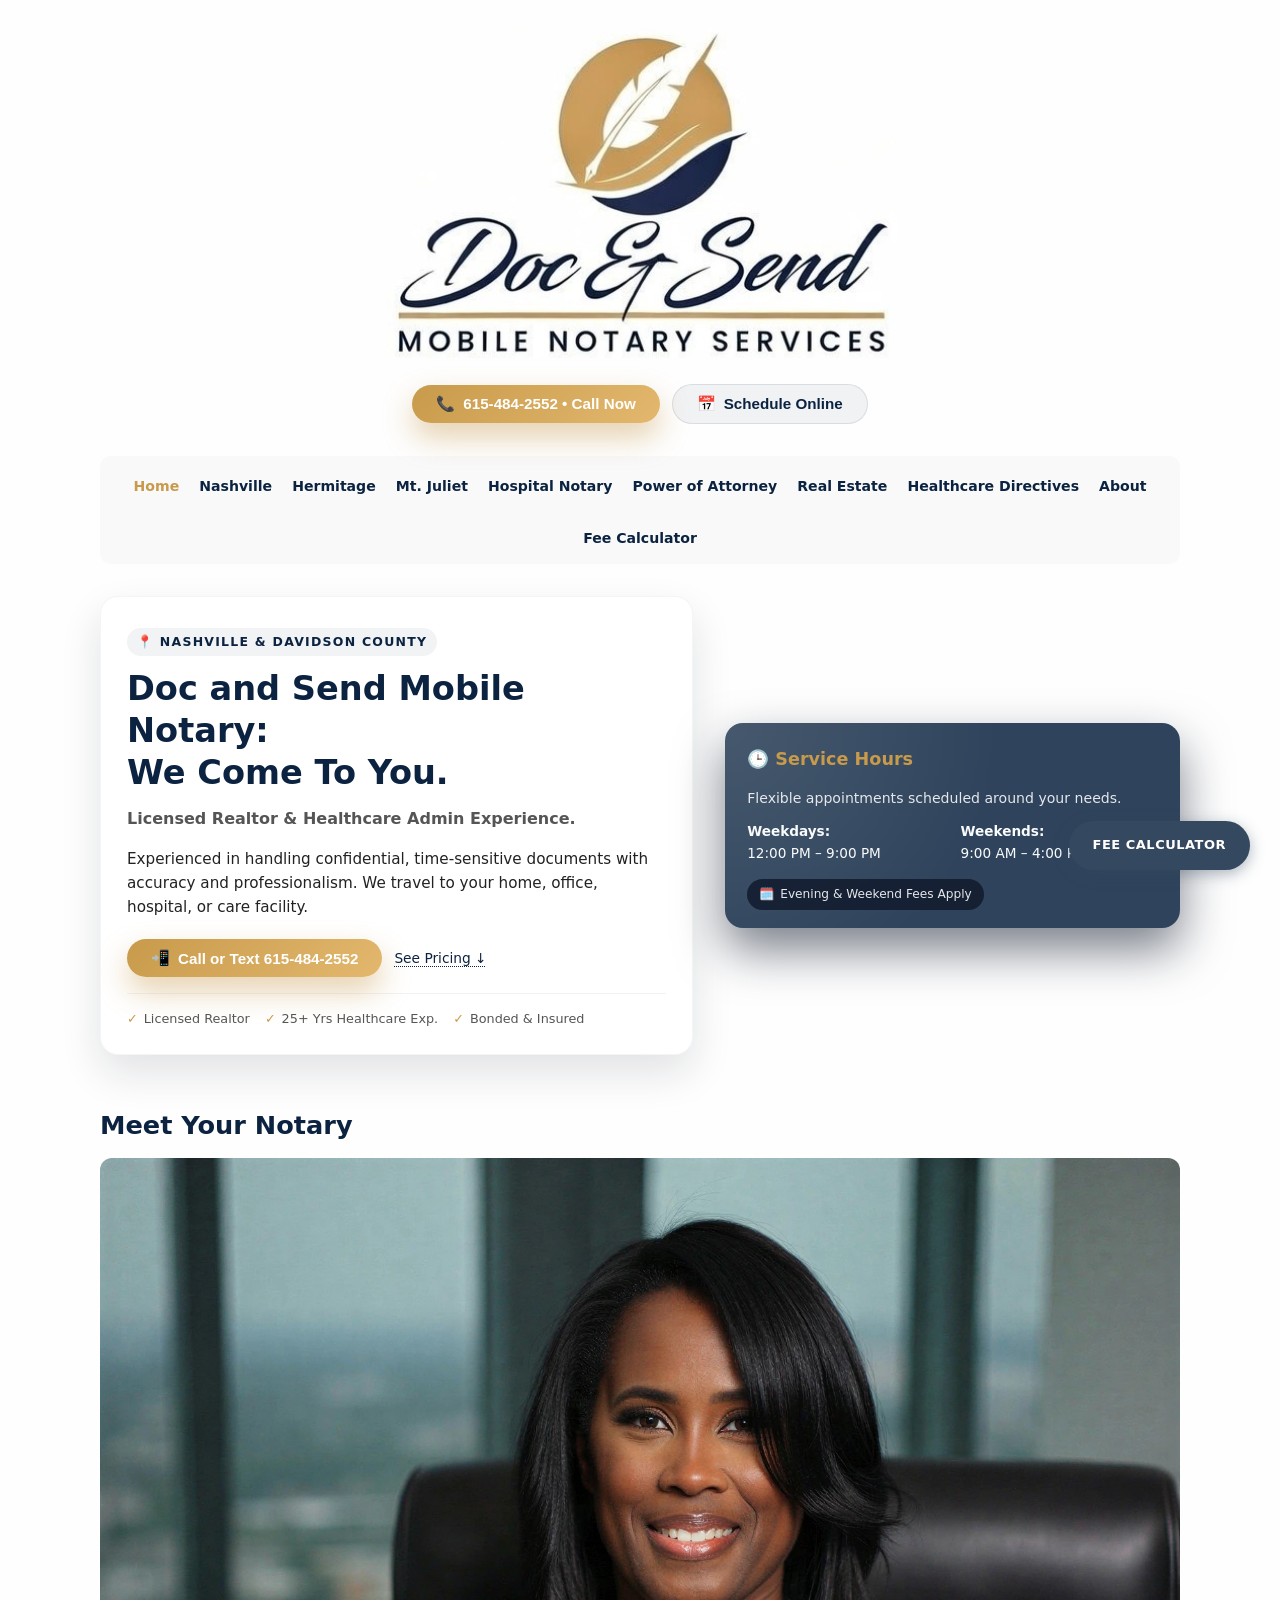
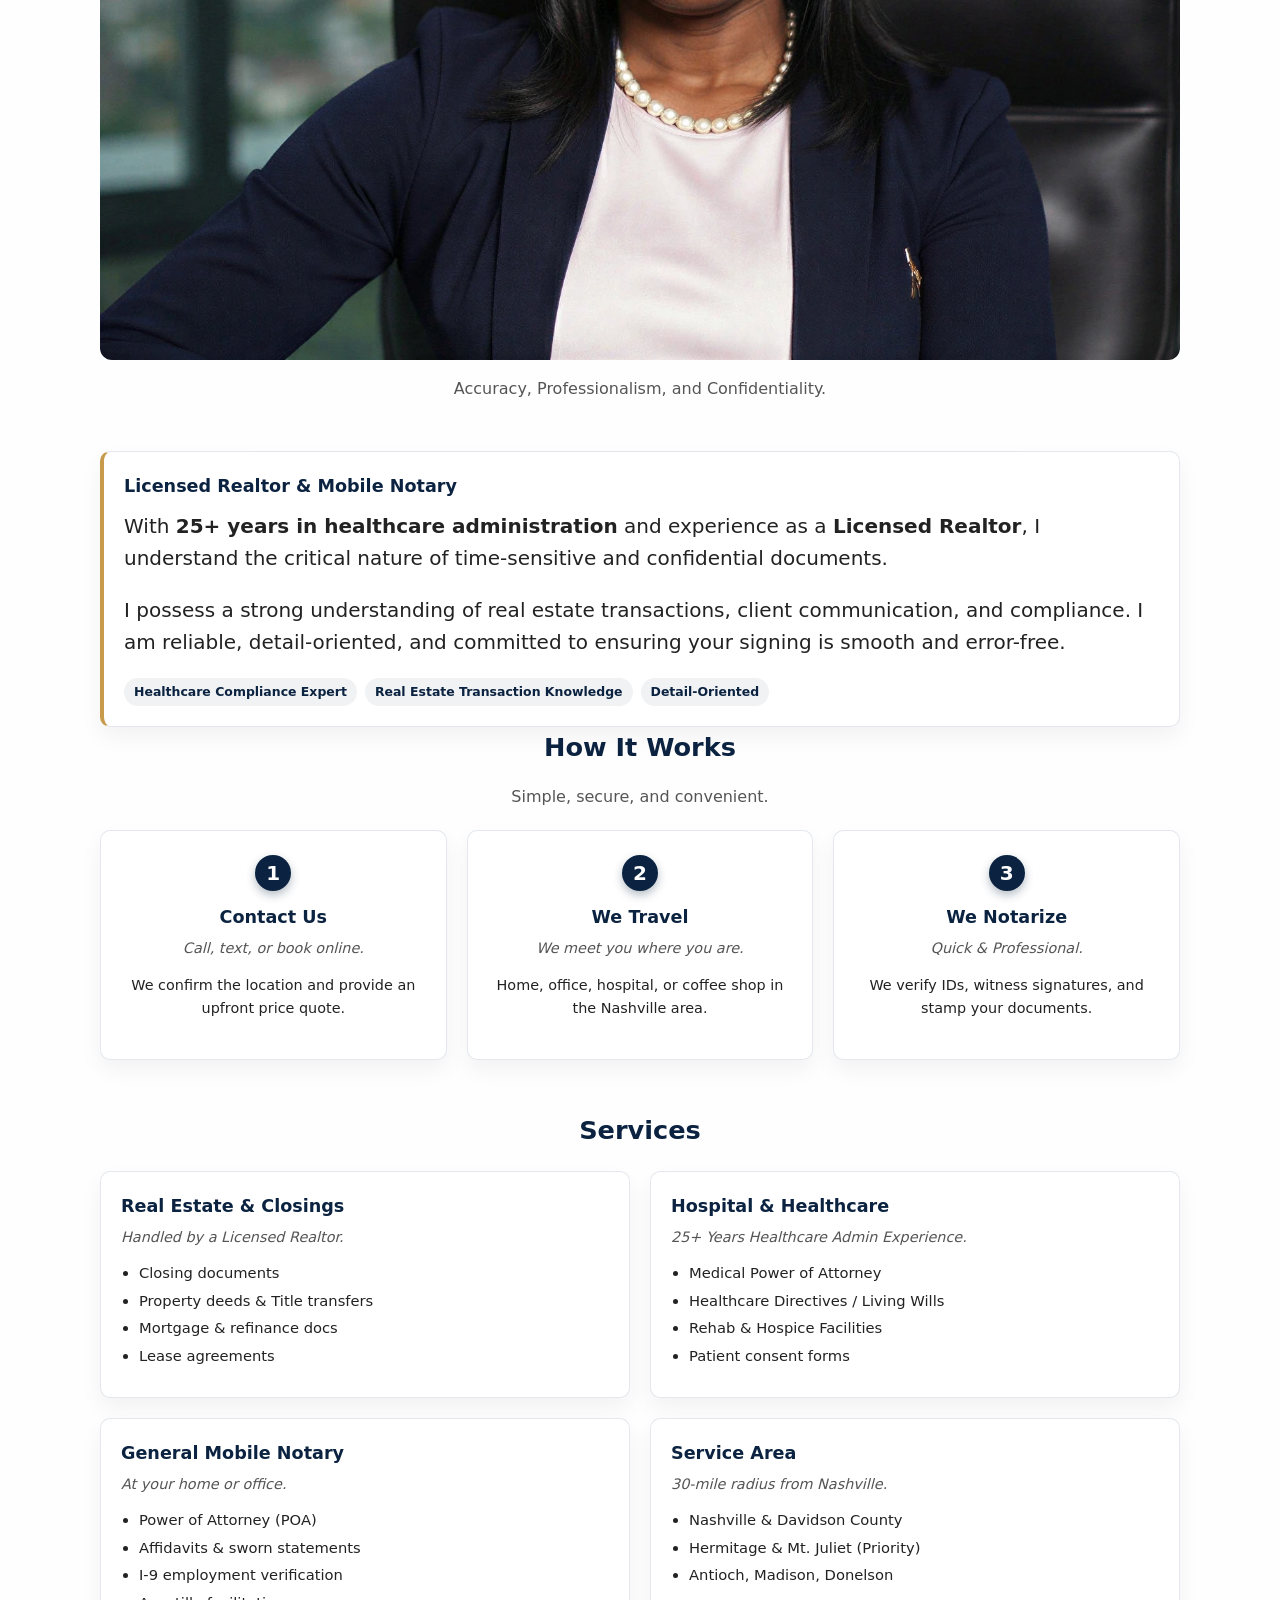
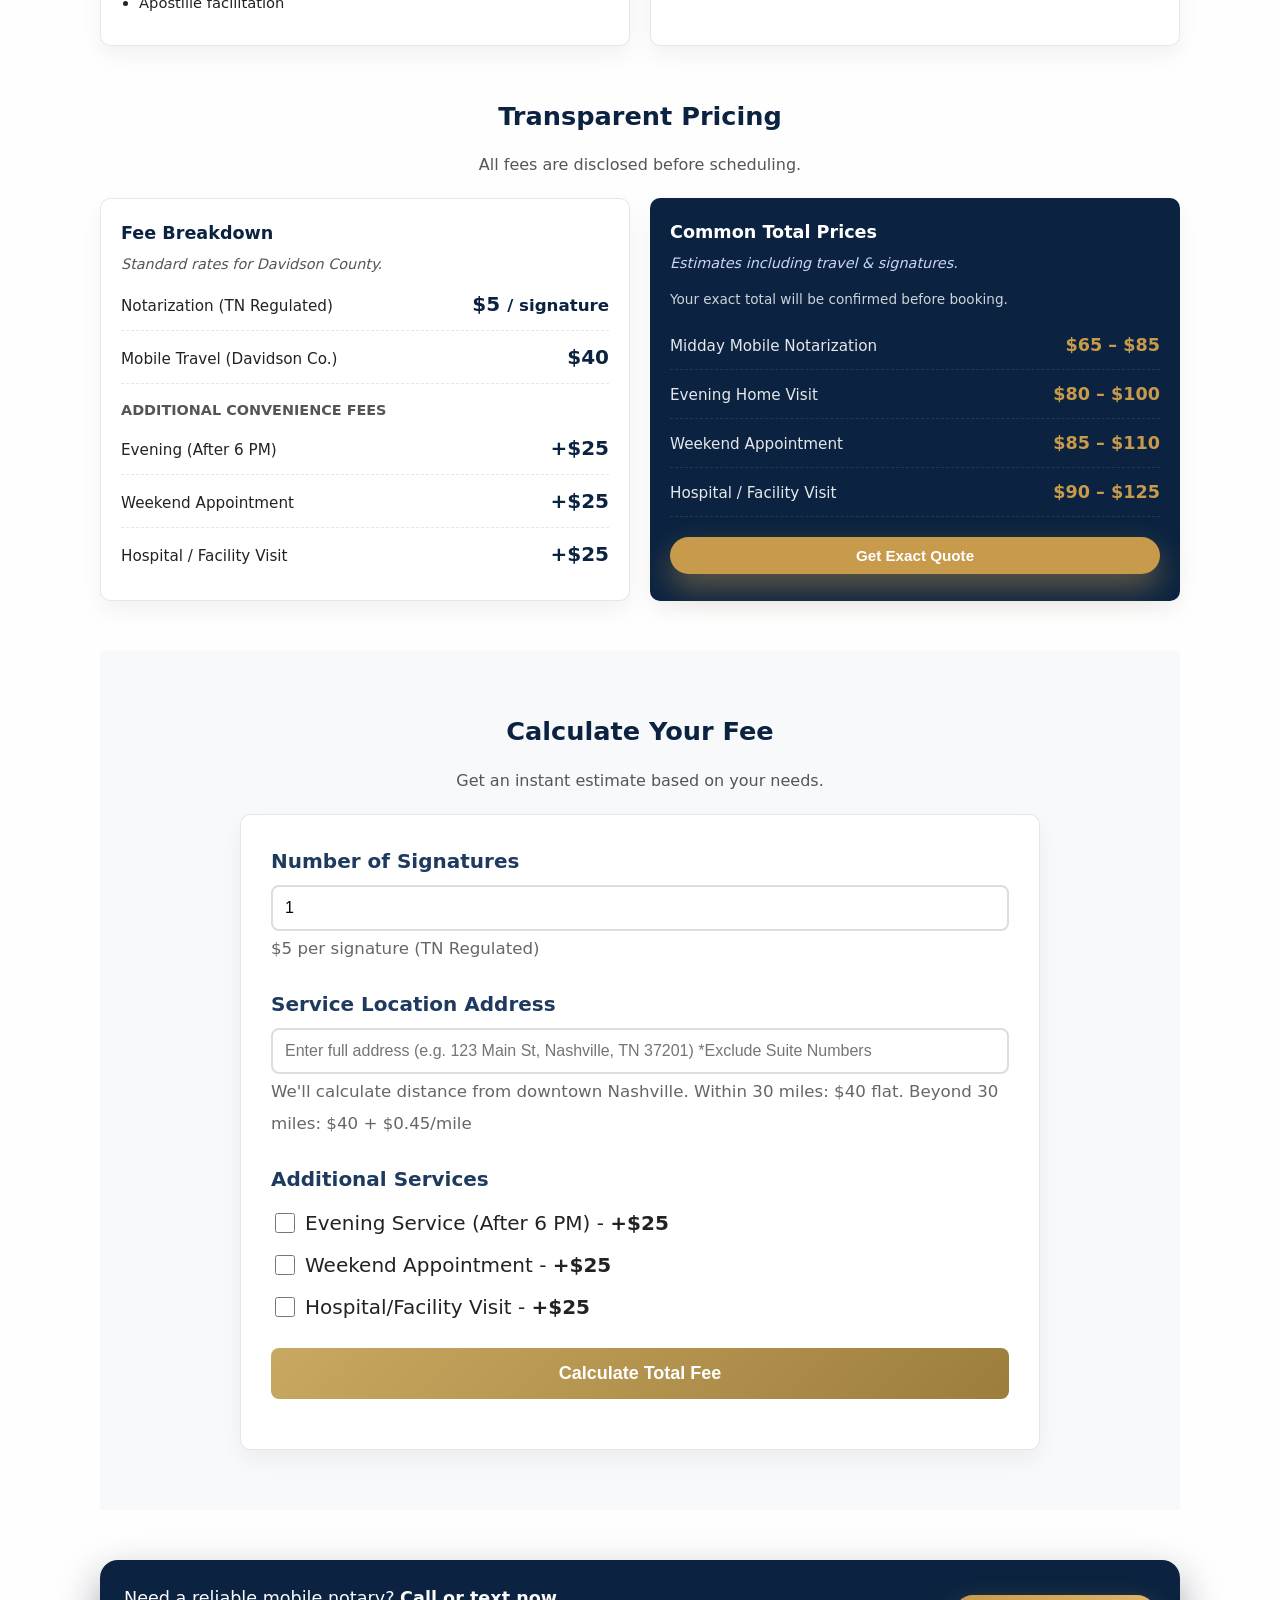
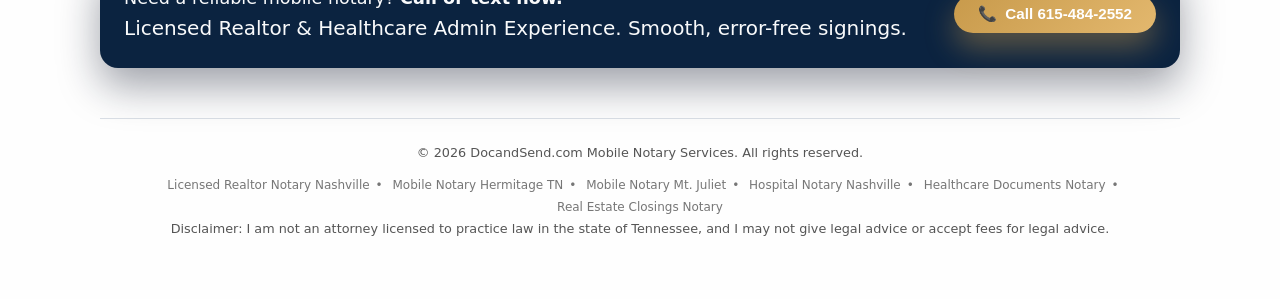
==== index.html @ b59f9140 "SEO: Add NotaryService schema, geo tags, Twitter Card, robots meta, disambiguating description to fi" ====
<!DOCTYPE html>

<html lang="en">

<head>

  <meta charset="UTF-8" />
  <meta name="robots" content="index, follow" />

  <title>Mobile Notary Nashville TN | Doc and Send | Lisa Woods</title>

  <meta name="description" content="Licensed Realtor and mobile notary with 25+ years healthcare experience. Serving Nashville, Hermitage & Mt. Juliet. Hospital & home visits. Call 615-484-2552." />

  <meta name="viewport" content="width=device-width, initial-scale=1" />

  <link rel="canonical" href="https://docandsend.com/" />

  <meta name="keywords" content="mobile notary Nashville, licensed realtor notary, healthcare notary Nashville, hospital notary Davidson County, notary public Hermitage TN, weekend notary, power of attorney notary" />

  

  <meta property="og:title" content="Doc and Send Mobile Notary Nashville — We Come to You" />

  <meta property="og:description" content="Licensed Realtor with 25+ years healthcare experience. Mobile notary for Nashville, Hermitage & Mt. Juliet. Call 615-484-2552." />

  <meta property="og:url" content="https://docandsend.com/" />

  <meta property="og:type" content="website" />

  <meta property="og:image" content="https://docandsend.com/DocandSend_Logo2.png" />
  <meta property="og:locale" content="en_US" />
  <meta property="og:site_name" content="Doc and Send Mobile Notary" />

  <!-- Twitter Card -->
  <meta name="twitter:card" content="summary_large_image" />
  <meta name="twitter:title" content="Doc and Send Mobile Notary Nashville — We Come to You" />
  <meta name="twitter:description" content="Licensed Realtor with 25+ years healthcare experience. Mobile notary for Nashville, Hermitage &amp; Mt. Juliet. Call 615-484-2552." />
  <meta name="twitter:image" content="https://docandsend.com/DocandSend_Logo2.png" />

  <!-- Geo tags for local SEO -->
  <meta name="geo.region" content="US-TN" />
  <meta name="geo.placename" content="Nashville, Tennessee" />
  <meta name="geo.position" content="36.1627;-86.7816" />
  <meta name="ICBM" content="36.1627, -86.7816" />

  <style>

    :root {

      --ds-navy: #0b2340;

      --ds-gold: #c89a4b;

      --ds-cream: #f6f3ed;

      --ds-text: #222222;

      --ds-muted: #555555;

      --ds-radius-lg: 18px;

      --ds-radius-md: 10px;

      --ds-shadow-soft: 0 18px 40px rgba(15, 23, 42, 0.12);

      --ds-font-sans: system-ui, -apple-system, BlinkMacSystemFont, "SF Pro Text", "Segoe UI", sans-serif;

      --ds-max-width: 1120px;

    }

    * { box-sizing: border-box; }

    body {
  margin: 0;
  font-size: 20px;
  font-family: var(--ds-font-sans);
  color: var(--ds-text);
  background-color: #fefefe;
  line-height: 1.6;
}


    a { color: inherit; text-decoration: none; }

    .page {

      max-width: var(--ds-max-width);

      margin: 0 auto;

      padding: 24px 20px 60px;

    }

    /* HEADER */

    header {

      display: flex;

      align-items: center;

      justify-content: center;

      gap: 16px;

      margin-bottom: 32px;

      flex-wrap: wrap;

    }

    .brand {

      display: flex;

      align-items: center;

      gap: 14px;

      justify-content: center;

      width: 100%;

    }

    .brand img {

      display: block;

      width: clamp(160px, 45vw, 520px);

      max-width: 60vw;

      height: auto;

      margin: 0 auto;

    }

    .header-cta {

      display: flex;

      flex-direction: row;

      align-items: center;

      justify-content: center;

      gap: 12px;

      margin-top: 10px;

      flex-wrap: wrap;

    }

    /* BUTTONS */

    .btn-primary {

      display: inline-flex;

      align-items: center;

      justify-content: center;

      gap: 8px;

      padding: 10px 24px;

      border-radius: 999px;

      background: linear-gradient(135deg, var(--ds-gold), #e3b86e);

      color: #fff;

      font-weight: 600;

      font-size: 0.95rem;

      border: none;

      cursor: pointer;

      box-shadow: 0 14px 30px rgba(200, 154, 75, 0.45);

      transition: transform 0.12s ease, box-shadow 0.12s ease;

    }

    .btn-primary:hover {

      transform: translateY(-1px);

      box-shadow: 0 18px 38px rgba(200, 154, 75, 0.55);

    }

    

    .btn-secondary {

        background: rgba(11, 35, 64, 0.05);

        color: var(--ds-navy);

        box-shadow: none;

        border: 1px solid rgba(11, 35, 64, 0.1);

    }

    .btn-secondary:hover {

        background: rgba(11, 35, 64, 0.1);

        box-shadow: none;

    }

    /* NAVIGATION */

    nav {

      margin-bottom: 32px;

      background: rgba(11, 35, 64, 0.02);

      border-radius: var(--ds-radius-md);

      padding: 12px 20px;

      overflow-x: auto;

      -webkit-overflow-scrolling: touch;

    }

    nav ul {

      display: flex;

      list-style: none;

      margin: 0;

      padding: 0;

      gap: 20px;

      flex-wrap: wrap;

      justify-content: center;

      align-items: center;

    }

    nav li {

      white-space: nowrap;

    }

    nav a {

      color: var(--ds-navy);

      font-weight: 600;

      font-size: 0.88rem;

      text-decoration: none;

      transition: color 0.2s ease;

    }

    nav a:hover {

      color: var(--ds-gold);

    }

    nav a.active {

      color: var(--ds-gold);

    }

    /* HERO */

    .hero {

      display: grid;

      grid-template-columns: minmax(0, 3fr) minmax(0, 2.3fr);

      gap: 32px;

      align-items: center;

      margin-bottom: 50px;

    }

    .hero-card {

      background: #ffffff;

      border-radius: var(--ds-radius-lg);

      padding: 26px 26px 24px;

      box-shadow: var(--ds-shadow-soft);

      border: 1px solid rgba(15, 23, 42, 0.04);

    }

    .eyebrow {

      display: inline-flex;

      align-items: center;

      gap: 8px;

      padding: 4px 10px;

      border-radius: 999px;

      background: rgba(11, 35, 64, 0.05);

      color: var(--ds-navy);

      font-size: 0.78rem;

      text-transform: uppercase;

      letter-spacing: 0.1em;

      margin-bottom: 12px;

      font-weight: 700;

    }

    .hero-title {

      font-size: 2.1rem;

      line-height: 1.25;

      margin: 0 0 12px;

      color: var(--ds-navy);

    }

    

    .hero-kicker {

      font-weight: 600;

      color: var(--ds-muted);

      font-size: 1rem;

      margin-bottom: 8px;

    }

    .hero-copy {

      font-size: 0.95rem;

      color: var(--ds-text);

      margin-bottom: 20px;

    }

    .hero-actions {

      display: flex;

      flex-wrap: wrap;

      gap: 12px;

      align-items: center;

      margin-bottom: 16px;

    }

    .secondary-link {

      font-size: 0.86rem;

      color: var(--ds-navy);

      text-decoration: underline;

      text-decoration-style: dotted;

      text-decoration-thickness: 1px;

      text-underline-offset: 3px;

    }

    .hero-trust {

        display: flex;

        gap: 15px;

        margin-top: 15px;

        font-size: 0.8rem;

        color: var(--ds-muted);

        flex-wrap: wrap;

        border-top: 1px solid rgba(0,0,0,0.05);

        padding-top: 15px;

    }

    .trust-item { display: flex; align-items: center; gap: 6px; }

    .trust-item span { color: var(--ds-gold); font-weight: bold; }

    .hero-highlight {

      background: #2f445c;

      border-radius: var(--ds-radius-lg);

      padding: 22px 22px 18px;

      color: #f9fafb;

      box-shadow: 0 22px 48px rgba(15, 23, 42, 0.55);

      position: relative;

      overflow: hidden;

    }

    .hero-highlight:before {

      content: "";

      position: absolute;

      inset: 0;

      background: radial-gradient(circle at 0% 0%, rgba(255,255,255,0.12), transparent 55%);

      opacity: 0.9;

    }

    .hero-highlight-inner { position: relative; z-index: 1; }

    .hero-highlight-title { font-size: 1.1rem; font-weight: 600; margin-bottom: 6px; color: var(--ds-gold); }

    .hero-highlight-text { font-size: 0.88rem; color: #e5e7eb; margin-bottom: 12px; }

    .hero-highlight-hours { display: grid; grid-template-columns: repeat(2, minmax(0,1fr)); gap: 8px 16px; font-size: 0.85rem; }

    

    .badge-pill {

      display: inline-flex;

      align-items: center;

      gap: 6px;

      padding: 6px 12px;

      border-radius: 999px;

      background: rgba(15, 23, 42, 0.8);

      color: #e5e7eb;

      font-size: 0.76rem;

      margin-top: 14px;

    }

    section { margin-bottom: 50px; }

    .section-header { margin-bottom: 20px; text-align: center; }

    .section-title { font-size: 1.6rem; font-weight: 700; color: var(--ds-navy); margin: 0 0 8px; }

    .section-tagline { font-size: 1rem; color: var(--ds-muted); }

    .grid-2 { display: grid; gap: 20px; grid-template-columns: repeat(2, minmax(0, 1fr)); }

    .grid-3 { display: grid; gap: 20px; grid-template-columns: repeat(3, minmax(0, 1fr)); }

    .card {

      background: #ffffff;

      border-radius: var(--ds-radius-md);

      padding: 20px;

      border: 1px solid rgba(148, 163, 184, 0.25);

      box-shadow: 0 10px 22px rgba(15,23,42,0.05);

      transition: transform 0.2s ease;

      height: 100%;

    }

    .card:hover { transform: translateY(-2px); box-shadow: 0 15px 30px rgba(15,23,42,0.1); }

    .card-title { font-size: 1.1rem; font-weight: 700; color: var(--ds-navy); margin-bottom: 6px; }

    .card-sub { font-size: 0.9rem; color: var(--ds-muted); margin-bottom: 12px; font-style: italic; }

    .card ul { padding-left: 18px; margin: 6px 0 10px; font-size: 0.92rem; }

    .card ul li + li { margin-top: 4px; }

    

    /* Process Step Styles */

    .step-card { text-align: center; padding: 24px 16px; }

    .step-num {

        background: var(--ds-navy);

        color: white;

        width: 36px; height: 36px;

        border-radius: 50%;

        display: flex; align-items: center; justify-content: center;

        margin: 0 auto 12px;

        font-weight: bold;

        box-shadow: 0 4px 10px rgba(11, 35, 64, 0.3);

    }

    

    .pill-row { display: flex; flex-wrap: wrap; gap: 8px; margin-top: 12px; font-size: 0.78rem; }

    .pill { padding: 4px 10px; border-radius: 999px; background: rgba(11, 35, 64, 0.06); color: var(--ds-navy); font-weight: 600; }

    /* SPECIAL PRICING STYLES */

    .price-item { display: flex; justify-content: space-between; align-items: baseline; margin-bottom: 10px; padding-bottom: 10px; border-bottom: 1px dashed #e5e7eb; }

    .price-item:last-child { border-bottom: none; margin-bottom: 0; }

    .price-label { font-size: 0.95rem; color: var(--ds-text); }

    .price-val { font-weight: 700; color: var(--ds-navy); }

    .price-val.highlight { color: var(--ds-gold); font-size: 1.1rem; }

    

    .price-range-card { background: #0b2340; color: #fff; border: none; }

    .price-range-card .card-title { color: #fff; }

    .price-range-card .card-sub { color: #cbd5f5; }

    .price-range-card .price-label { color: #e5e7eb; }

    .price-range-card .price-val { color: var(--ds-gold); }

    .price-range-card .price-item { border-bottom-color: rgba(255,255,255,0.1); }

    .cta-strip {

      background: #0b2340;

      border-radius: var(--ds-radius-lg);

      padding: 24px;

      color: #f9fafb;

      display: flex;

      flex-wrap: wrap;

      align-items: center;

      justify-content: space-between;

      gap: 20px;

      box-shadow: 0 18px 42px rgba(15,23,42,0.4);

    }

    .cta-strip-text { font-size: 1.1rem; }

    footer { margin-top: 40px; border-top: 1px solid rgba(148, 163, 184, 0.35); padding-top: 24px; font-size: 0.8rem; color: var(--ds-muted); text-align: center; }

    .seo-footer { margin-top: 12px; font-size: 0.75rem; opacity: 0.8; line-height: 1.8; }

    .seo-footer span { display: inline-block; margin: 0 6px; }

    /* Responsive */

    @media (max-width: 880px) {

      header { flex-direction: column; text-align: center; }

      .hero { grid-template-columns: minmax(0, 1fr); }

      .hero-highlight { order: -1; margin-bottom: 20px; }

      .grid-3 { grid-template-columns: minmax(0, 1fr); }

    }

    @media (max-width: 520px) {

      body { font-size: 18px; }

      .hero-title { font-size: 1.7rem; }

      .page { padding-inline: 16px; }

      .grid-2 { grid-template-columns: minmax(0, 1fr); }

      .price-item { flex-direction: column; gap: 2px; }

    }
/* Ensure Lisa image width matches "Meet Your Notary" heading */

.notary-header-wrapper {
  display: inline-block;  /* width driven by the heading text */
  text-align: left;       /* optional: keeps alignment clean */
}

.notary-header-wrapper .section-title {
  margin: 0;
  padding: 0;
}

.lisa-image {
  width: 100%;            /* matches the width of the wrapper (same as text) */
  height: auto;           /* preserves aspect ratio */
  display: block;
  margin-top: 0.75rem;    /* space between text and image */
  border-radius: 12px;    /* soft rounded corners */
}

/* Keep centered on mobile/tablet */
@media (max-width: 880px) {
  .section-header {
    text-align: center;
  }
  .notary-header-wrapper {
    text-align: center;
  }
}

/* Floating Fee Calculator Button */
@keyframes breathing {
  0% { transform: scale(1); box-shadow: 0 4px 15px rgba(52, 72, 96, 0.4); }
  50% { transform: scale(1.05); box-shadow: 0 6px 20px rgba(52, 72, 96, 0.6); }
  100% { transform: scale(1); box-shadow: 0 4px 15px rgba(52, 72, 96, 0.4); }
}
.floating-calc-btn {
  position: fixed;
  bottom: 30px;
  right: 30px;
  background: #344860;
  color: #ffffff;
  font-weight: 700;
  font-size: 13px;
  letter-spacing: 0.5px;
  padding: 14px 24px;
  border-radius: 999px;
  border: none;
  cursor: pointer;
  z-index: 9999;
  text-decoration: none;
  animation: breathing 2.5s ease-in-out infinite;
  transition: filter 0.2s ease, transform 0.2s ease;
  display: inline-block;
  box-shadow: 0 4px 15px rgba(52, 72, 96, 0.4);
}
.floating-calc-btn:hover {
  animation-play-state: paused;
  filter: brightness(1.15);
  transform: scale(1.08);
}

  </style>

  <script type="application/ld+json">

  {

    "@context": "https://schema.org",

    "@type": ["NotaryService", "LocalBusiness"],

    "name": "Doc and Send Mobile Notary",
    "alternateName": ["Doc & Send", "Doc & Send Mobile Notary Services", "Doc and Send Mobile Notary Nashville"],

    "image": "https://docandsend.com/DocandSend_Logo2.png",

    "url": "https://docandsend.com/",

    "telephone": "+1-615-484-2552",

    "priceRange": "$",

    "address": {

      "@type": "PostalAddress",

      "addressLocality": "Nashville",

      "addressRegion": "TN",

      "postalCode": "37201",

      "addressCountry": "US"

    },

    "areaServed": [

      {

        "@type": "Place",

        "name": "Nashville",

        "address": {

          "@type": "PostalAddress",

          "addressLocality": "Nashville",

          "addressRegion": "TN"

        }

      },

      {

        "@type": "Place",

        "name": "Hermitage",

        "address": {

          "@type": "PostalAddress",

          "addressLocality": "Hermitage",

          "addressRegion": "TN"

        }

      },

      {

        "@type": "Place",

        "name": "Mt. Juliet",

        "address": {

          "@type": "PostalAddress",

          "addressLocality": "Mt. Juliet",

          "addressRegion": "TN"

        }

      },

      {

        "@type": "Place",

        "name": "Davidson County",

        "address": {

          "@type": "PostalAddress",

          "addressRegion": "TN"

        }

      },

      {

        "@type": "Place",

        "name": "Antioch",

        "address": {

          "@type": "PostalAddress",

          "addressLocality": "Antioch",

          "addressRegion": "TN"

        }

      },

      {

        "@type": "Place",

        "name": "Donelson",

        "address": {

          "@type": "PostalAddress",

          "addressLocality": "Donelson",

          "addressRegion": "TN"

        }

      }

    ],

    "geo": {

      "@type": "GeoCoordinates",

      "latitude": 36.1627,

      "longitude": -86.7816

    },

    "openingHoursSpecification": [

      { "@type": "OpeningHoursSpecification", "dayOfWeek": ["Monday","Tuesday","Wednesday","Thursday","Friday"], "opens": "12:00", "closes": "21:00" },

      { "@type": "OpeningHoursSpecification", "dayOfWeek": ["Saturday","Sunday"], "opens": "09:00", "closes": "16:00" }

    ],

    "disambiguatingDescription": "Doc and Send (docandsend.com) is a mobile notary public in Nashville TN — NOT DocSend (docsend.com), a Dropbox document-sharing platform. We provide in-person notarization services.",
    "description": "Doc and Send is a local mobile notary public service in Nashville, Tennessee. NOT affiliated with DocSend document sharing software. Licensed Realtor with 25+ years healthcare administration experience offering midday, evening, weekend and hospital notary services in Nashville & Davidson County.",

    "sameAs": [],

    "hasOfferCatalog": {

      "@type": "OfferCatalog",

      "name": "Notary Services",

      "itemListElement": [

        {

          "@type": "Offer",

          "itemOffered": {

            "@type": "Service",

            "name": "Mobile Notary Services",

            "description": "Mobile notary public services at your location"

          }

        },

        {

          "@type": "Offer",

          "itemOffered": {

            "@type": "Service",

            "name": "Hospital Notary Services",

            "description": "Notary services at hospitals and healthcare facilities"

          }

        },

        {

          "@type": "Offer",

          "itemOffered": {

            "@type": "Service",

            "name": "Real Estate Closing Notary",

            "description": "Notary services for real estate transactions and closings"

          }

        },

        {

          "@type": "Offer",

          "itemOffered": {

            "@type": "Service",

            "name": "Power of Attorney Notarization",

            "description": "Notarization of power of attorney documents"

          }

        },

        {

          "@type": "Offer",

          "itemOffered": {

            "@type": "Service",

            "name": "Healthcare Advance Directives",

            "description": "Notarization of healthcare directives and living wills"

          }

        }

      ]

    }

  }

  </script>

</head>

<body>

  <div class="page">

    <header>

      <div class="brand">

        <img src="DocandSend_Logo2.png" alt="Doc & Send Mobile Notary logo" />

      </div>

      <div class="header-cta">

        <button class="btn-primary" onclick="window.location.href='tel:16154842552'">

          <span class="icon">📞</span>

          <span>615-484-2552 • Call Now</span>

        </button>

        <button class="btn-primary btn-secondary" onclick="window.location.href='https://calendly.com/youroneclickhome/serviceconsult'">

          <span class="icon">📅</span>

          <span>Schedule Online</span>

        </button>

      </div>

    </header>

    <nav>

      <ul>

        <li><a href="/" class="active">Home</a></li>

        <li><a href="/mobile-notary-nashville-tn/">Nashville</a></li>

        <li><a href="/mobile-notary-hermitage-tn/">Hermitage</a></li>

        <li><a href="/mobile-notary-mt-juliet-tn/">Mt. Juliet</a></li>

        <li><a href="/hospital-notary-davidson-county/">Hospital Notary</a></li>

        <li><a href="/power-of-attorney-notary-nashville/">Power of Attorney</a></li>

        <li><a href="/real-estate-closing-notary-nashville/">Real Estate</a></li>

        <li><a href="/healthcare-advance-directives-notary/">Healthcare Directives</a></li>

        <li><a href="/about/">About</a></li>

        <li><a href="#calculator">Fee Calculator</a></li>

      </ul>

    </nav>

    <main>

      <section class="hero">

        <div class="hero-card">

          <div class="eyebrow">

            <span>📍 Nashville & Davidson County</span>

          </div>

          <h1 class="hero-title">Doc and Send Mobile Notary:<br>We Come To You.</h1>

          <div class="hero-kicker">Licensed Realtor & Healthcare Admin Experience.</div>

          <p class="hero-copy">

            Experienced in handling confidential, time-sensitive documents with accuracy and professionalism. We travel to your home, office, hospital, or care facility.

          </p>

          <div class="hero-actions">

            <button class="btn-primary" onclick="window.location.href='tel:16154842552'">

              <span class="icon">📲</span>

              <span>Call or Text 615-484-2552</span>

            </button>

            <a class="secondary-link" href="#pricing">See Pricing ↓</a>

          </div>

          <div class="hero-trust">

            <div class="trust-item"><span>✓</span> Licensed Realtor</div>

            <div class="trust-item"><span>✓</span> 25+ Yrs Healthcare Exp.</div>

            <div class="trust-item"><span>✓</span> Bonded & Insured</div>

          </div>

        </div>

        <aside class="hero-highlight">

          <div class="hero-highlight-inner">

            <div class="hero-highlight-title">🕒 Service Hours</div>

            <p class="hero-highlight-text">

              Flexible appointments scheduled around your needs.

            </p>

            <div class="hero-highlight-hours">

              <div><strong>Weekdays:</strong><br>12:00 PM – 9:00 PM</div>

              <div><strong>Weekends:</strong><br>9:00 AM – 4:00 PM</div>

            </div>

            <div class="badge-pill">

              <span>🗓️</span>

              <span>Evening & Weekend Fees Apply</span>

            </div>

          </div>

        </aside>

      </section>

      <section id="about">
  <div class="section-header">
    <div class="notary-header-wrapper">
      <h2 class="section-title">Meet Your Notary</h2>
      <img src="Lisa_Midshot.webp" alt="Lisa - Mobile Notary Nashville" class="lisa-image">
    </div>
    <p class="section-tagline">Accuracy, Professionalism, and Confidentiality.</p>
  </div>
  <!-- ... existing card content ... -->
</section>


        <div class="card" style="border-left: 4px solid var(--ds-gold);">

           <div class="card-title">Licensed Realtor & Mobile Notary</div>

           <p style="margin-top: 10px;">

             With <strong>25+ years in healthcare administration</strong> and experience as a <strong>Licensed Realtor</strong>, I understand the critical nature of time-sensitive and confidential documents.

           </p>

           <p style="margin-top: 10px;">

             I possess a strong understanding of real estate transactions, client communication, and compliance. I am reliable, detail-oriented, and committed to ensuring your signing is smooth and error-free.

           </p>

           <div class="pill-row">

             <div class="pill">Healthcare Compliance Expert</div>

             <div class="pill">Real Estate Transaction Knowledge</div>

             <div class="pill">Detail-Oriented</div>

           </div>

        </div>

      </section>

      <section>

        <div class="section-header">

           <h2 class="section-title">How It Works</h2>

           <p class="section-tagline">Simple, secure, and convenient.</p>

        </div>

        <div class="grid-3">

           <div class="card step-card">

              <div class="step-num">1</div>

              <div class="card-title">Contact Us</div>

              <div class="card-sub">Call, text, or book online.</div>

              <p style="font-size: 0.9rem;">We confirm the location and provide an upfront price quote.</p>

           </div>

           <div class="card step-card">

              <div class="step-num">2</div>

              <div class="card-title">We Travel</div>

              <div class="card-sub">We meet you where you are.</div>

              <p style="font-size: 0.9rem;">Home, office, hospital, or coffee shop in the Nashville area.</p>

           </div>

           <div class="card step-card">

              <div class="step-num">3</div>

              <div class="card-title">We Notarize</div>

              <div class="card-sub">Quick & Professional.</div>

              <p style="font-size: 0.9rem;">We verify IDs, witness signatures, and stamp your documents.</p>

           </div>

        </div>

      </section>

      <section id="services">

        <div class="section-header">

          <h2 class="section-title">Services</h2>

        </div>

        <div class="grid-2">

          <div class="card">

            <div class="card-title">Real Estate & Closings</div>

            <div class="card-sub">Handled by a Licensed Realtor.</div>

            <ul>

              <li>Closing documents</li>

              <li>Property deeds & Title transfers</li>

              <li>Mortgage & refinance docs</li>

              <li>Lease agreements</li>

            </ul>

          </div>

          <div class="card">

            <div class="card-title">Hospital & Healthcare</div>

            <div class="card-sub">25+ Years Healthcare Admin Experience.</div>

            <ul>

              <li>Medical Power of Attorney</li>

              <li>Healthcare Directives / Living Wills</li>

              <li>Rehab & Hospice Facilities</li>

              <li>Patient consent forms</li>

            </ul>

          </div>

          <div class="card">

            <div class="card-title">General Mobile Notary</div>

            <div class="card-sub">At your home or office.</div>

            <ul>

              <li>Power of Attorney (POA)</li>

              <li>Affidavits & sworn statements</li>

              <li>I-9 employment verification</li>

              <li>Apostille facilitation</li>

            </ul>

          </div>

          <div class="card">

             <div class="card-title">Service Area</div>

             <div class="card-sub">30-mile radius from Nashville.</div>

             <ul>

                 <li>Nashville & Davidson County</li>

                 <li>Hermitage & Mt. Juliet (Priority)</li>

                 <li>Antioch, Madison, Donelson</li>

             </ul>

          </div>

        </div>

      </section>

      <section id="pricing">

        <div class="section-header">

          <h2 class="section-title">Transparent Pricing</h2>

          <p class="section-tagline">All fees are disclosed before scheduling.</p>

        </div>

        <div class="grid-2">

          <div class="card">

            <div class="card-title">Fee Breakdown</div>

            <div class="card-sub">Standard rates for Davidson County.</div>

            

            <div class="price-item">

               <span class="price-label">Notarization (TN Regulated)</span>

               <span class="price-val">$5 <small>/ signature</small></span>

            </div>

            

            <div class="price-item">

               <span class="price-label">Mobile Travel (Davidson Co.)</span>

               <span class="price-val">$40</span>

            </div>

            

            <div style="margin: 15px 0 10px; font-weight: 600; color: var(--ds-muted); font-size: 0.9rem;">ADDITIONAL CONVENIENCE FEES</div>

            

            <div class="price-item">

               <span class="price-label">Evening (After 6 PM)</span>

               <span class="price-val">+$25</span>

            </div>

            <div class="price-item">

               <span class="price-label">Weekend Appointment</span>

               <span class="price-val">+$25</span>

            </div>

            <div class="price-item">

               <span class="price-label">Hospital / Facility Visit</span>

               <span class="price-val">+$25</span>

            </div>

          </div>

          <div class="card price-range-card">

            <div class="card-title">Common Total Prices</div>

            <div class="card-sub">Estimates including travel & signatures.</div>

            <p style="font-size: 0.85rem; margin-bottom: 20px; opacity: 0.8;">Your exact total will be confirmed before booking.</p>

            

            <div class="price-item">

               <span class="price-label">Midday Mobile Notarization</span>

               <span class="price-val highlight">$65 – $85</span>

            </div>

            

            <div class="price-item">

               <span class="price-label">Evening Home Visit</span>

               <span class="price-val highlight">$80 – $100</span>

            </div>

            

            <div class="price-item">

               <span class="price-label">Weekend Appointment</span>

               <span class="price-val highlight">$85 – $110</span>

            </div>

            

            <div class="price-item">

               <span class="price-label">Hospital / Facility Visit</span>

               <span class="price-val highlight">$90 – $125</span>

            </div>

            

            <div style="margin-top: 20px; text-align: center;">

                <button class="btn-primary" onclick="window.location.href='tel:16154842552'" style="background: var(--ds-gold); width: 100%;">

                  Get Exact Quote

                </button>

            </div>

          </div>

        </div>

      </section>

      <!-- FEE CALCULATOR SECTION -->
<section id="calculator" style="background: #f8f9fa; padding: 60px 20px;">
    <div class="section-header">
        <h2 class="section-title">Calculate Your Fee</h2>
        <p class="section-tagline">Get an instant estimate based on your needs.</p>
    </div>

    <div style="max-width: 800px; margin: 0 auto;">
        <div class="card" style="padding: 30px;">
            
            <!-- Service Details -->
            <div style="margin-bottom: 25px;">
                <label style="display: block; font-weight: 600; margin-bottom: 8px; color: #1e3a5f;">
                    Number of Signatures
                </label>
                <input type="number" id="calc-signatures" min="1" value="1" 
                    style="width: 100%; padding: 12px; border: 2px solid #ddd; border-radius: 8px; font-size: 16px;">
                <small style="color: #666;">$5 per signature (TN Regulated)</small>
            </div>

            <!-- Location for Distance Calculation -->
            <div style="margin-bottom: 25px;">
                <label style="display: block; font-weight: 600; margin-bottom: 8px; color: #1e3a5f;">
                    Service Location Address
                </label>
                <input type="text" id="calc-address" placeholder="Enter full address (e.g. 123 Main St, Nashville, TN 37201) *Exclude Suite Numbers" 
                    style="width: 100%; padding: 12px; border: 2px solid #ddd; border-radius: 8px; font-size: 16px;">
                <small style="color: #666;">We'll calculate distance from downtown Nashville. Within 30 miles: $40 flat. Beyond 30 miles: $40 + $0.45/mile</small>
                <div id="distance-result" style="margin-top: 10px; padding: 10px; background: #e3f2fd; border-radius: 6px; display: none;">
                    <strong style="color: #1976d2;">Distance: <span id="distance-miles"></span> miles from downtown Nashville</strong>
                </div>
            </div>

            <!-- Additional Services -->
            <div style="margin-bottom: 25px;">
                <label style="display: block; font-weight: 600; margin-bottom: 12px; color: #1e3a5f;">
                    Additional Services
                </label>
                
                <div style="margin-bottom: 10px;">
                    <label style="display: flex; align-items: center; cursor: pointer;">
                        <input type="checkbox" id="calc-evening" value="25" 
                            style="width: 20px; height: 20px; margin-right: 10px; cursor: pointer;">
                        <span>Evening Service (After 6 PM) - <strong>+$25</strong></span>
                    </label>
                </div>

                <div style="margin-bottom: 10px;">
                    <label style="display: flex; align-items: center; cursor: pointer;">
                        <input type="checkbox" id="calc-weekend" value="25" 
                            style="width: 20px; height: 20px; margin-right: 10px; cursor: pointer;">
                        <span>Weekend Appointment - <strong>+$25</strong></span>
                    </label>
                </div>

                <div style="margin-bottom: 10px;">
                    <label style="display: flex; align-items: center; cursor: pointer;">
                        <input type="checkbox" id="calc-hospital" value="25" 
                            style="width: 20px; height: 20px; margin-right: 10px; cursor: pointer;">
                        <span>Hospital/Facility Visit - <strong>+$25</strong></span>
                    </label>
                </div>
            </div>

            <!-- Calculate Button -->
            <button id="calc-button" onclick="calculateFee()" 
                style="width: 100%; padding: 15px; background: linear-gradient(135deg, #C9A961 0%, #9d7d3b 100%); 
                color: white; border: none; border-radius: 8px; font-size: 18px; font-weight: 600; 
                cursor: pointer; margin-bottom: 20px; transition: transform 0.2s;">
                Calculate Total Fee
            </button>

            <!-- Results Display -->
            <div id="calc-results" style="display: none; padding: 25px; background: linear-gradient(135deg, #1e3a5f 0%, #2c5282 100%); 
                border-radius: 12px; color: white;">
                
                <h3 style="margin: 0 0 15px 0; font-size: 24px;">Your Estimated Total</h3>
                
                <div style="margin-bottom: 15px;">
                    <div style="display: flex; justify-content: space-between; padding: 8px 0; border-bottom: 1px solid rgba(255,255,255,0.2);">
                        <span>Notarization (<span id="result-sig-count">0</span> signatures × $5)</span>
                        <span id="result-notarization">$0</span>
                    </div>
                    <div style="display: flex; justify-content: space-between; padding: 8px 0; border-bottom: 1px solid rgba(255,255,255,0.2);">
                        <span>Mobile Travel Fee</span>
                        <span id="result-travel">$40</span>
                    </div>
                    <div id="result-extra-distance-row" style="display: none; padding: 8px 0; border-bottom: 1px solid rgba(255,255,255,0.2);">
                        <div style="display: flex; justify-content: space-between;">
                            <span>Extra Distance Fee (<span id="result-extra-miles"></span> miles × $0.45)</span>
                            <span id="result-extra-distance">$0</span>
                        </div>
                    </div>
                    <div id="result-additional-row" style="display: none;">
                        <div style="display: flex; justify-content: space-between; padding: 8px 0; border-bottom: 1px solid rgba(255,255,255,0.2);">
                            <span>Additional Services</span>
                            <span id="result-additional">$0</span>
                        </div>
                    </div>
                </div>

                <div style="display: flex; justify-content: space-between; padding: 15px 0; border-top: 2px solid rgba(255,255,255,0.4); 
                    font-size: 28px; font-weight: 700;">
                    <span>TOTAL</span>
                    <span id="result-total" style="color: #C9A961;">$0</span>
                </div>

                <p style="margin: 15px 0 0 0; font-size: 14px; opacity: 0.9; text-align: center;">
                    📝 This is an estimate. Final price will be confirmed before scheduling.
                </p>
            </div>

        </div>
    </div>
</section>

<!-- CALCULATOR JAVASCRIPT -->
<script>
// Downtown Nashville coordinates (approx. Public Square)
const DOWNTOWN_NASH = { lat: 36.1627, lng: -86.7816 };
const BASE_TRAVEL_FEE = 40;
const FREE_RADIUS_MILES = 30;
const PER_MILE_RATE = 0.45;

// Calculate distance between two coordinates using Haversine formula
function calculateDistance(lat1, lon1, lat2, lon2) {
    const R = 3959; // Earth's radius in miles
    const dLat = (lat2 - lat1) * Math.PI / 180;
    const dLon = (lon2 - lon1) * Math.PI / 180;
    const a = Math.sin(dLat/2) * Math.sin(dLat/2) +
              Math.cos(lat1 * Math.PI / 180) * Math.cos(lat2 * Math.PI / 180) *
              Math.sin(dLon/2) * Math.sin(dLon/2);
    const c = 2 * Math.atan2(Math.sqrt(a), Math.sqrt(1-a));
    return R * c;
}

// Geocode address using Nominatim (OpenStreetMap)
async function geocodeAddress(address) {
    try {
        const response = await fetch(`https://nominatim.openstreetmap.org/search?` + new URLSearchParams({
            q: address,
            format: 'json',
            limit: 1,
            countrycodes: 'us'
        }), {
            headers: {
                'User-Agent': 'DocAndSend Mobile Notary Fee Calculator'
            }
        });
        const data = await response.json();
        if (data && data.length > 0) {
            return { lat: parseFloat(data[0].lat), lng: parseFloat(data[0].lon) };
        }
        return null;
    } catch (error) {
        console.error('Geocoding error:', error);
        return null;
    }
}

async function calculateFee() {
    // Get input values
    const signatures = parseInt(document.getElementById('calc-signatures').value) || 1;
    const address = document.getElementById('calc-address').value.trim();
    const evening = document.getElementById('calc-evening').checked;
    const weekend = document.getElementById('calc-weekend').checked;
    const hospital = document.getElementById('calc-hospital').checked;

    // Calculate base fees
    let notarizationFee = signatures * 5;
    let travelFee = BASE_TRAVEL_FEE;
    let extraDistanceFee = 0;
    let distance = 0;

    // Calculate distance if address provided
    if (address) {
        document.getElementById('calc-button').textContent = 'Calculating distance...';
        document.getElementById('calc-button').disabled = true;
        
        const coords = await geocodeAddress(address);
        if (coords) {
            distance = calculateDistance(
                DOWNTOWN_NASH.lat, DOWNTOWN_NASH.lng,
                coords.lat, coords.lng
            );
            
            // Show distance
            document.getElementById('distance-miles').textContent = distance.toFixed(1);
            document.getElementById('distance-result').style.display = 'block';
            
            // Calculate extra distance fee if beyond 30 miles
            if (distance > FREE_RADIUS_MILES) {
                const extraMiles = distance - FREE_RADIUS_MILES;
                extraDistanceFee = extraMiles * PER_MILE_RATE;
            }
        } else {
            alert('Could not find that address. Please check and try again, or leave blank for standard Nashville area pricing.');
            document.getElementById('calc-button').textContent = 'Calculate Total Fee';
            document.getElementById('calc-button').disabled = false;
            return;
        }
        
        document.getElementById('calc-button').textContent = 'Calculate Total Fee';
        document.getElementById('calc-button').disabled = false;
    } else {
        // Hide distance result if no address
        document.getElementById('distance-result').style.display = 'none';
    }

    // Calculate additional services
    let additionalFees = 0;
    if (evening) additionalFees += 25;
    if (weekend) additionalFees += 25;
    if (hospital) additionalFees += 25;

    // Calculate total
    const total = notarizationFee + travelFee + extraDistanceFee + additionalFees;

    // Display results
    document.getElementById('result-sig-count').textContent = signatures;
    document.getElementById('result-notarization').textContent = '$' + notarizationFee;
    document.getElementById('result-travel').textContent = '$' + travelFee;
    
    // Show/hide extra distance row
    if (extraDistanceFee > 0) {
        const extraMiles = distance - FREE_RADIUS_MILES;
        document.getElementById('result-extra-miles').textContent = extraMiles.toFixed(1);
        document.getElementById('result-extra-distance').textContent = '$' + extraDistanceFee.toFixed(2);
        document.getElementById('result-extra-distance-row').style.display = 'block';
    } else {
        document.getElementById('result-extra-distance-row').style.display = 'none';
    }
    
    // Show/hide additional services row
    if (additionalFees > 0) {
        document.getElementById('result-additional').textContent = '$' + additionalFees;
        document.getElementById('result-additional-row').style.display = 'block';
    } else {
        document.getElementById('result-additional-row').style.display = 'none';
    }

    document.getElementById('result-total').textContent = '$' + total.toFixed(2);
    document.getElementById('calc-results').style.display = 'block';

    // Smooth scroll to results
    document.getElementById('calc-results').scrollIntoView({ behavior: 'smooth', block: 'nearest' });
}

// Add hover effect to button
document.addEventListener('DOMContentLoaded', function() {
    const button = document.getElementById('calc-button');
    if (button) {
        button.addEventListener('mouseenter', function() {
            this.style.transform = 'translateY(-2px)';
        });
        button.addEventListener('mouseleave', function() {
            this.style.transform = 'translateY(0)';
        });
    }

    // Trigger calculation on Enter in address field
    const addressField = document.getElementById('calc-address');
    if (addressField) {
        addressField.addEventListener('keypress', function(e) {
            if (e.key === 'Enter') {
                calculateFee();
            }
        });
    }
});
</script>

      <section>

        <div class="cta-strip">

          <div>

            <div class="cta-strip-text">

              Need a reliable mobile notary? <strong>Call or text now.</strong>

            </div>

            <div class="cta-strip-sub">

              Licensed Realtor & Healthcare Admin Experience. Smooth, error-free signings.

            </div>

          </div>

          <button class="btn-primary" onclick="window.location.href='tel:16154842552'">

            <span class="icon">📞</span>

            <span>Call 615-484-2552</span>

          </button>

        </div>

      </section>

    </main>

    <footer>

      <div>© <span id="year"></span> DocandSend.com Mobile Notary Services. All rights reserved.</div>

      <div class="seo-footer" aria-label="Nashville notary SEO keywords">

        <span>Licensed Realtor Notary Nashville</span>•

        <span>Mobile Notary Hermitage TN</span>•

        <span>Mobile Notary Mt. Juliet</span>•

        <span>Hospital Notary Nashville</span>•

        <span>Healthcare Documents Notary</span>•

        <span>Real Estate Closings Notary</span>

      </div>

      <div class="legal-line">

        Disclaimer: I am not an attorney licensed to practice law in the state of Tennessee, and I may not give legal advice or accept fees for legal advice.

      </div>

    </footer>

  </div>

  <script>

    document.getElementById("year").textContent = new Date().getFullYear();

  </script>

  <script type="text/javascript">

var Tawk_API=Tawk_API||{}, Tawk_LoadStart=new Date();

(function(){

var s1=document.createElement("script"),s0=document.getElementsByTagName("script")[0];

s1.async=true;

s1.src='https://embed.tawk.to/696d57412bf6a3197bbcbe0a/1jf9hpm4g';

s1.charset='UTF-8';

s1.setAttribute('crossorigin','*');

s0.parentNode.insertBefore(s1,s0);

})();

</script>

<!-- Floating Fee Calculator Button -->
<a href="#calculator" class="floating-calc-btn">FEE CALCULATOR</a>

</body>

</html>
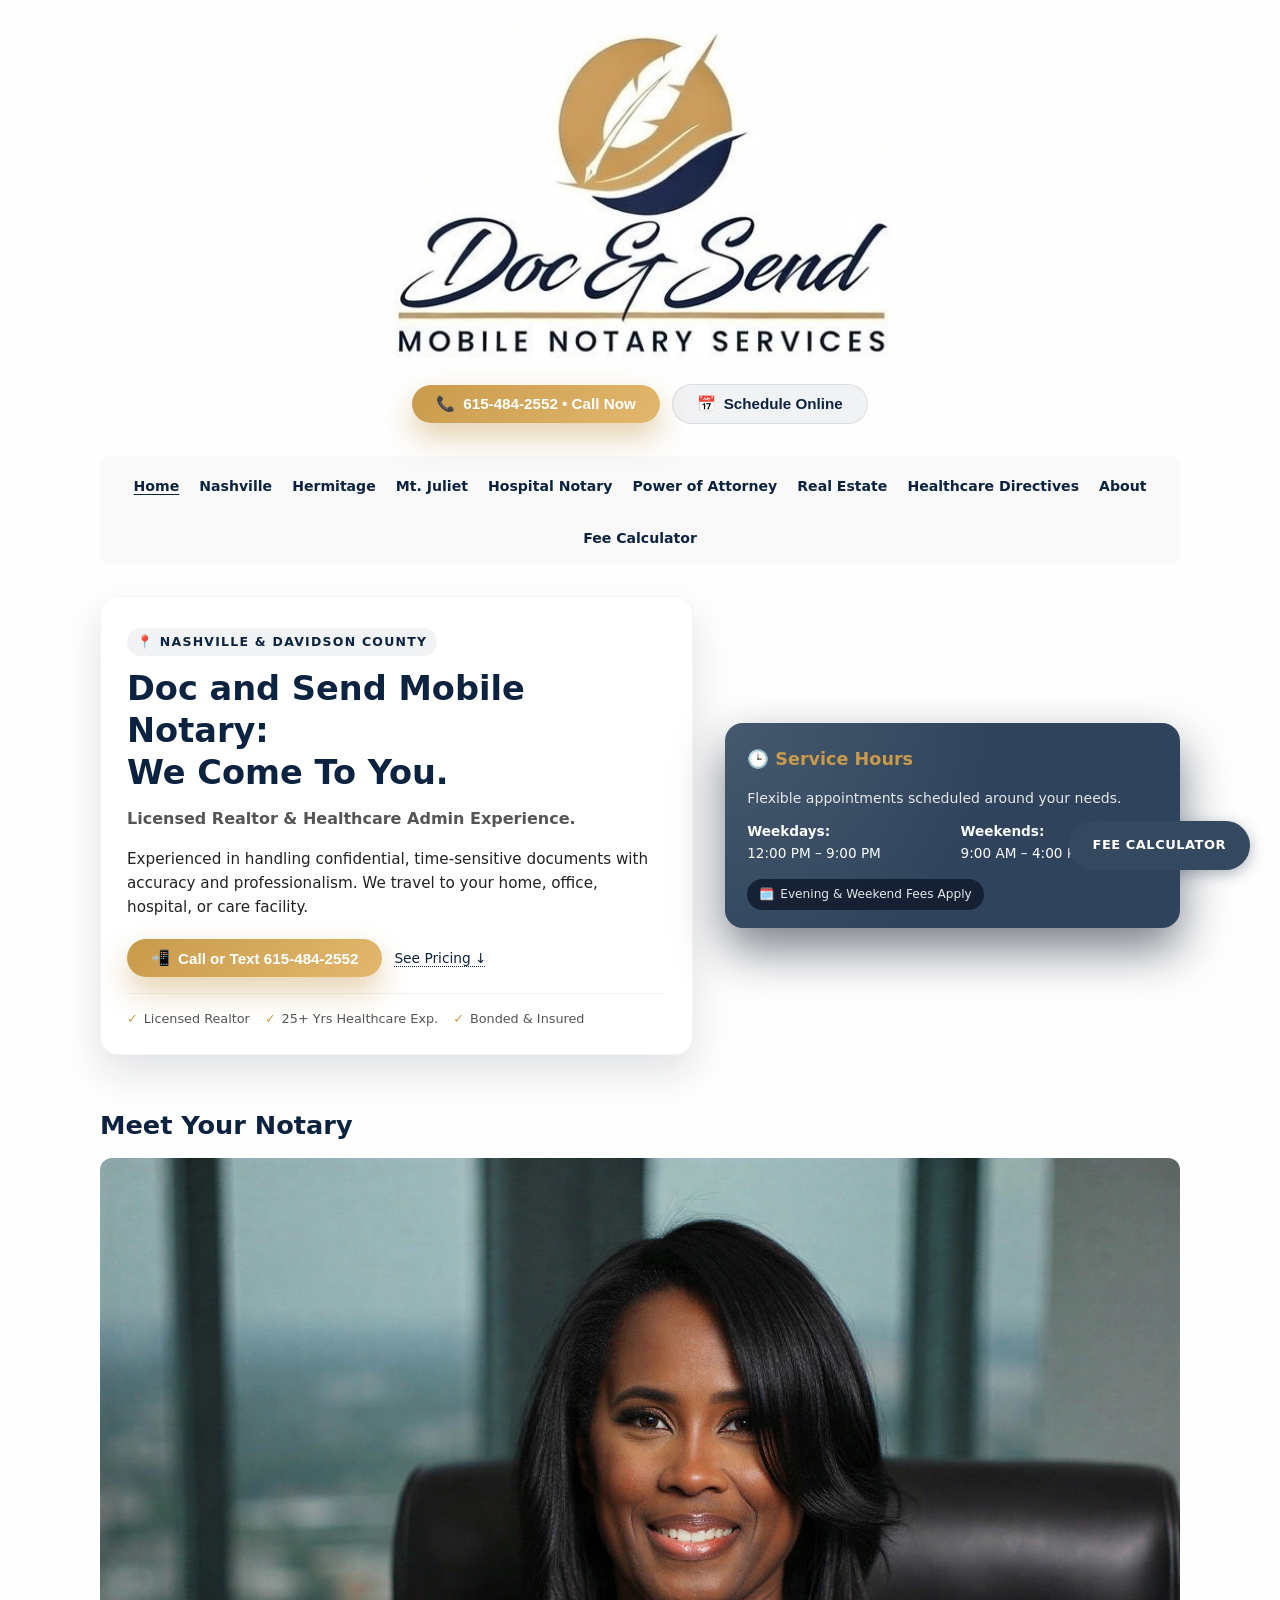
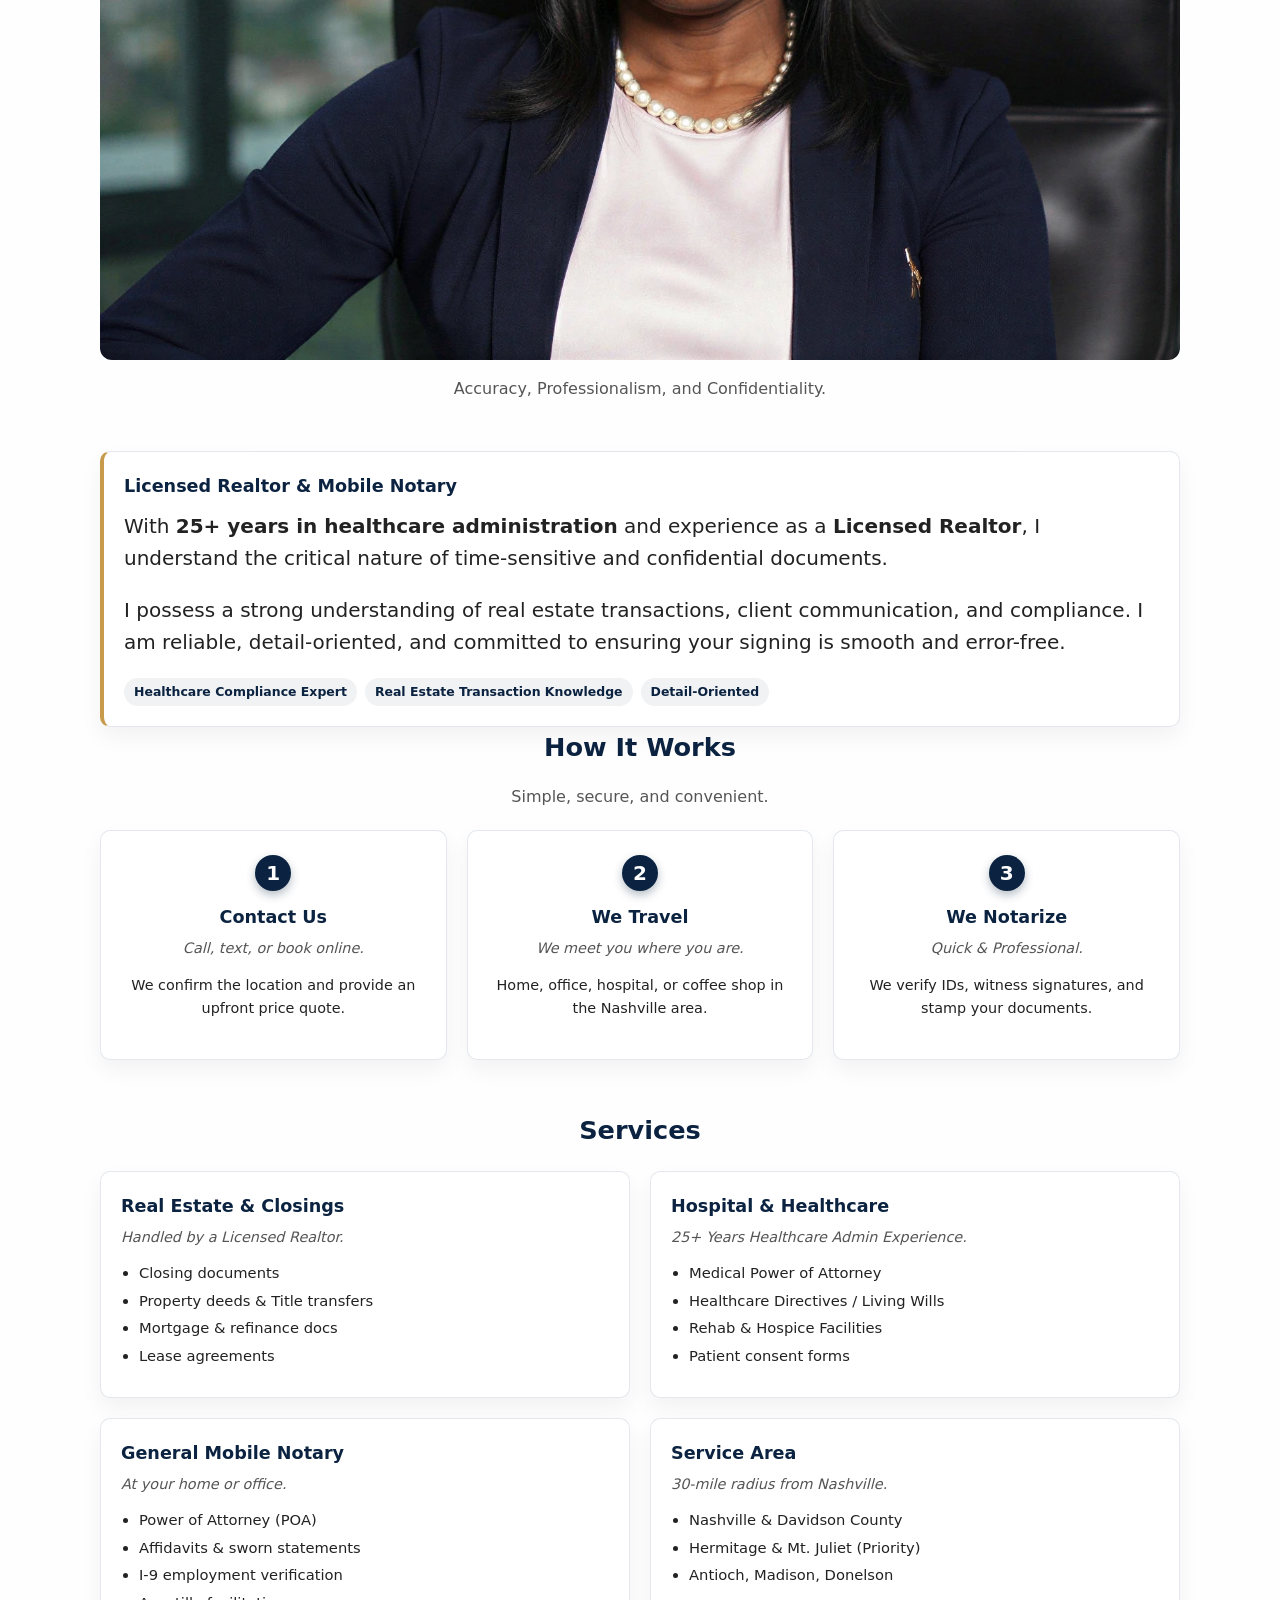
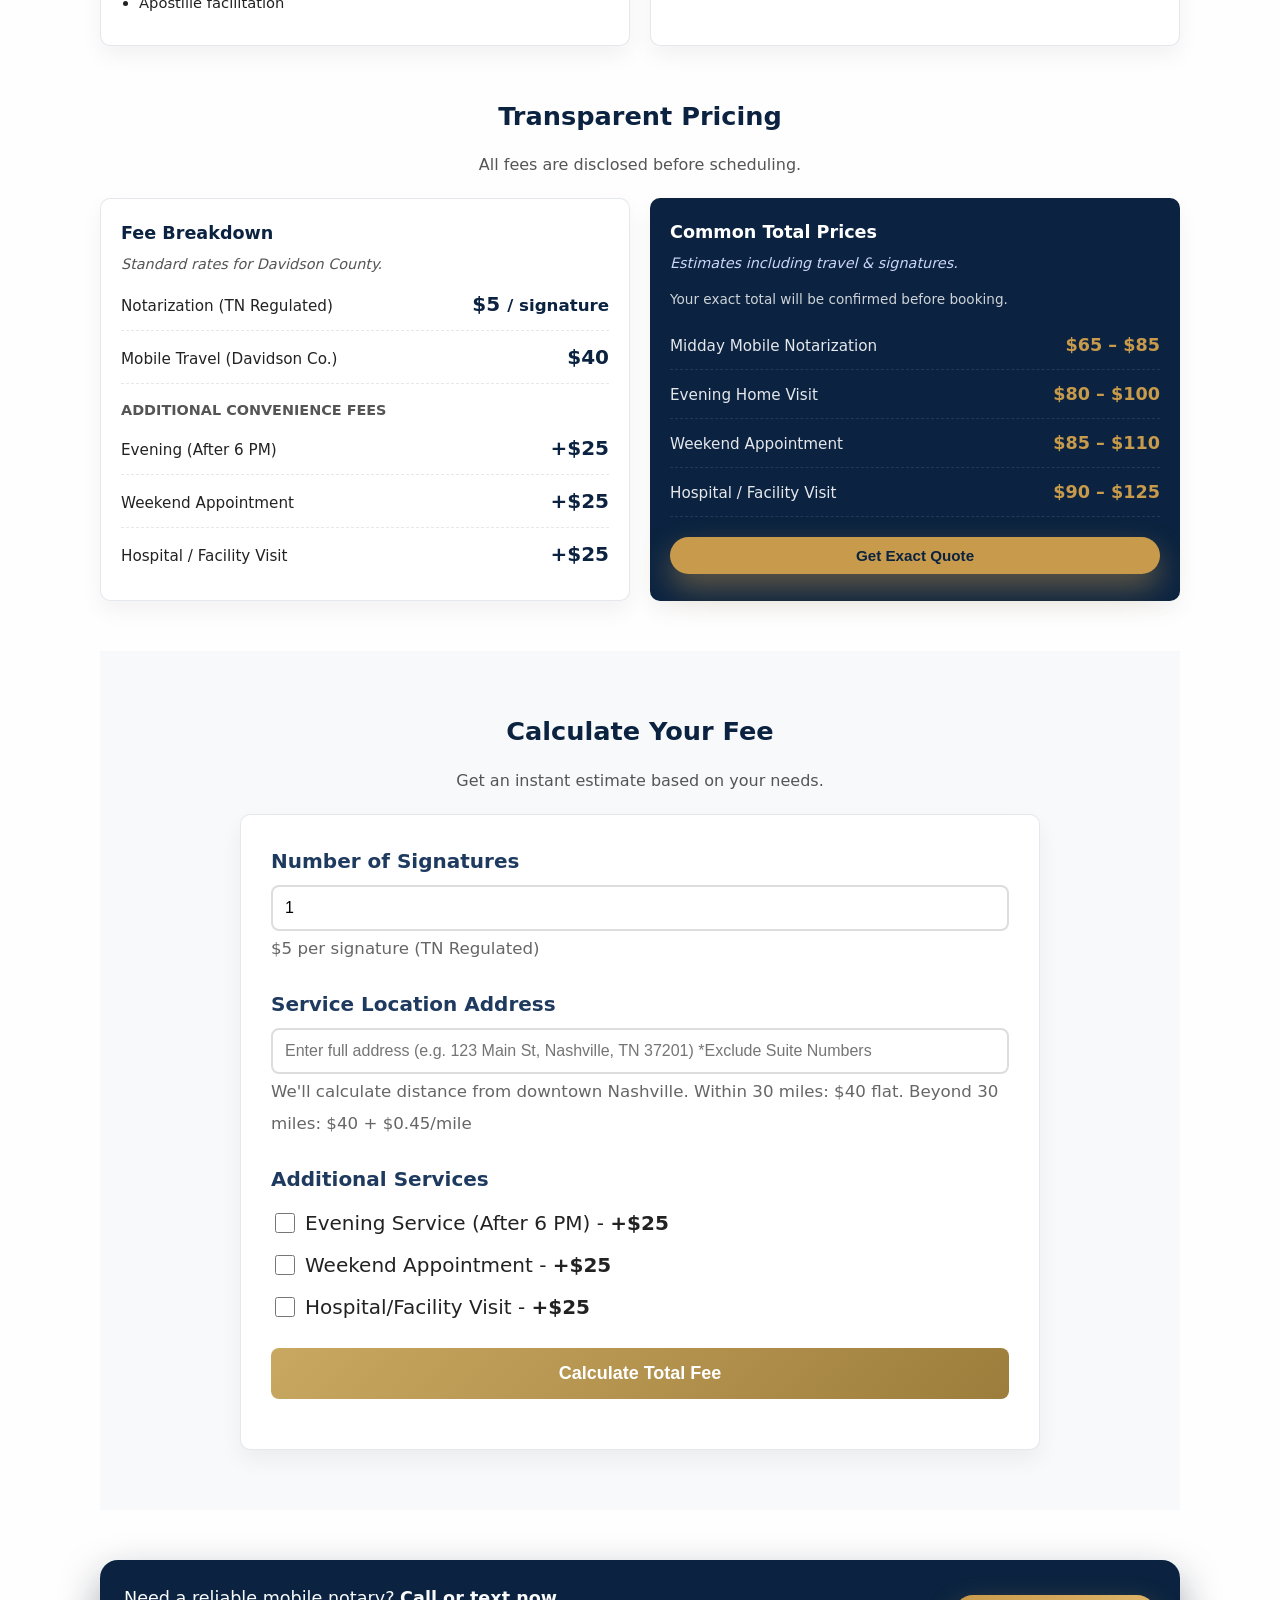
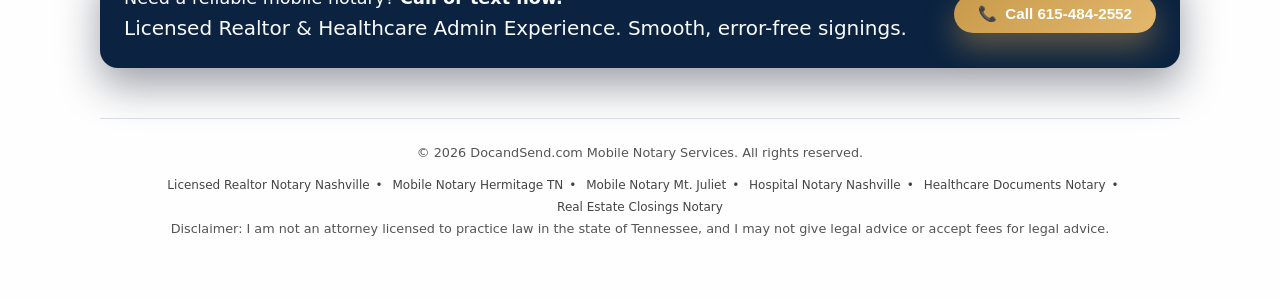
==== commit 954af275: "Perf/A11y: fix CLS, LCP, animation, contrast & label issues PageSpeed Insights fixes: - Add width/h" ====
--- a/index.html
+++ b/index.html
@@ -287,7 +287,9 @@
 
     nav a.active {
 
-      color: var(--ds-gold);
+      color: var(--ds-navy);
+      text-decoration: underline;
+      text-underline-offset: 3px;
 
     }
 
@@ -629,7 +631,7 @@
 
     footer { margin-top: 40px; border-top: 1px solid rgba(148, 163, 184, 0.35); padding-top: 24px; font-size: 0.8rem; color: var(--ds-muted); text-align: center; }
 
-    .seo-footer { margin-top: 12px; font-size: 0.75rem; opacity: 0.8; line-height: 1.8; }
+    .seo-footer { margin-top: 12px; font-size: 0.75rem; color: #444444; line-height: 1.8; }
 
     .seo-footer span { display: inline-block; margin: 0 6px; }
 
@@ -692,9 +694,9 @@
 
 /* Floating Fee Calculator Button */
 @keyframes breathing {
-  0% { transform: scale(1); box-shadow: 0 4px 15px rgba(52, 72, 96, 0.4); }
-  50% { transform: scale(1.05); box-shadow: 0 6px 20px rgba(52, 72, 96, 0.6); }
-  100% { transform: scale(1); box-shadow: 0 4px 15px rgba(52, 72, 96, 0.4); }
+  0% { transform: scale(1); }
+  50% { transform: scale(1.05); }
+  100% { transform: scale(1); }
 }
 .floating-calc-btn {
   position: fixed;
@@ -986,6 +988,7 @@
 
   </script>
 
+  <link rel="preload" as="image" href="Lisa_Midshot.webp" type="image/webp" fetchpriority="high" />
 </head>
 
 <body>
@@ -996,7 +999,7 @@
 
       <div class="brand">
 
-        <img src="DocandSend_Logo2.png" alt="Doc & Send Mobile Notary logo" />
+        <img src="DocandSend_Logo2.png" alt="Doc & Send Mobile Notary logo" width="520" height="334" loading="eager" />
 
       </div>
 
@@ -1136,7 +1139,7 @@
   <div class="section-header">
     <div class="notary-header-wrapper">
       <h2 class="section-title">Meet Your Notary</h2>
-      <img src="Lisa_Midshot.webp" alt="Lisa - Mobile Notary Nashville" class="lisa-image">
+      <img src="Lisa_Midshot.webp" alt="Lisa - Mobile Notary Nashville" width="1080" height="802" loading="eager" fetchpriority="high" class="lisa-image">
     </div>
     <p class="section-tagline">Accuracy, Professionalism, and Confidentiality.</p>
   </div>
@@ -1440,7 +1443,7 @@
 
             <div style="margin-top: 20px; text-align: center;">
 
-                <button class="btn-primary" onclick="window.location.href='tel:16154842552'" style="background: var(--ds-gold); width: 100%;">
+                <button class="btn-primary" onclick="window.location.href='tel:16154842552'" style="background: var(--ds-gold); width: 100%; color: #0b2340;">
 
                   Get Exact Quote
 
@@ -1466,7 +1469,7 @@
             
             <!-- Service Details -->
             <div style="margin-bottom: 25px;">
-                <label style="display: block; font-weight: 600; margin-bottom: 8px; color: #1e3a5f;">
+                <label for="calc-signatures" style="display: block; font-weight: 600; margin-bottom: 8px; color: #1e3a5f;">
                     Number of Signatures
                 </label>
                 <input type="number" id="calc-signatures" min="1" value="1" 
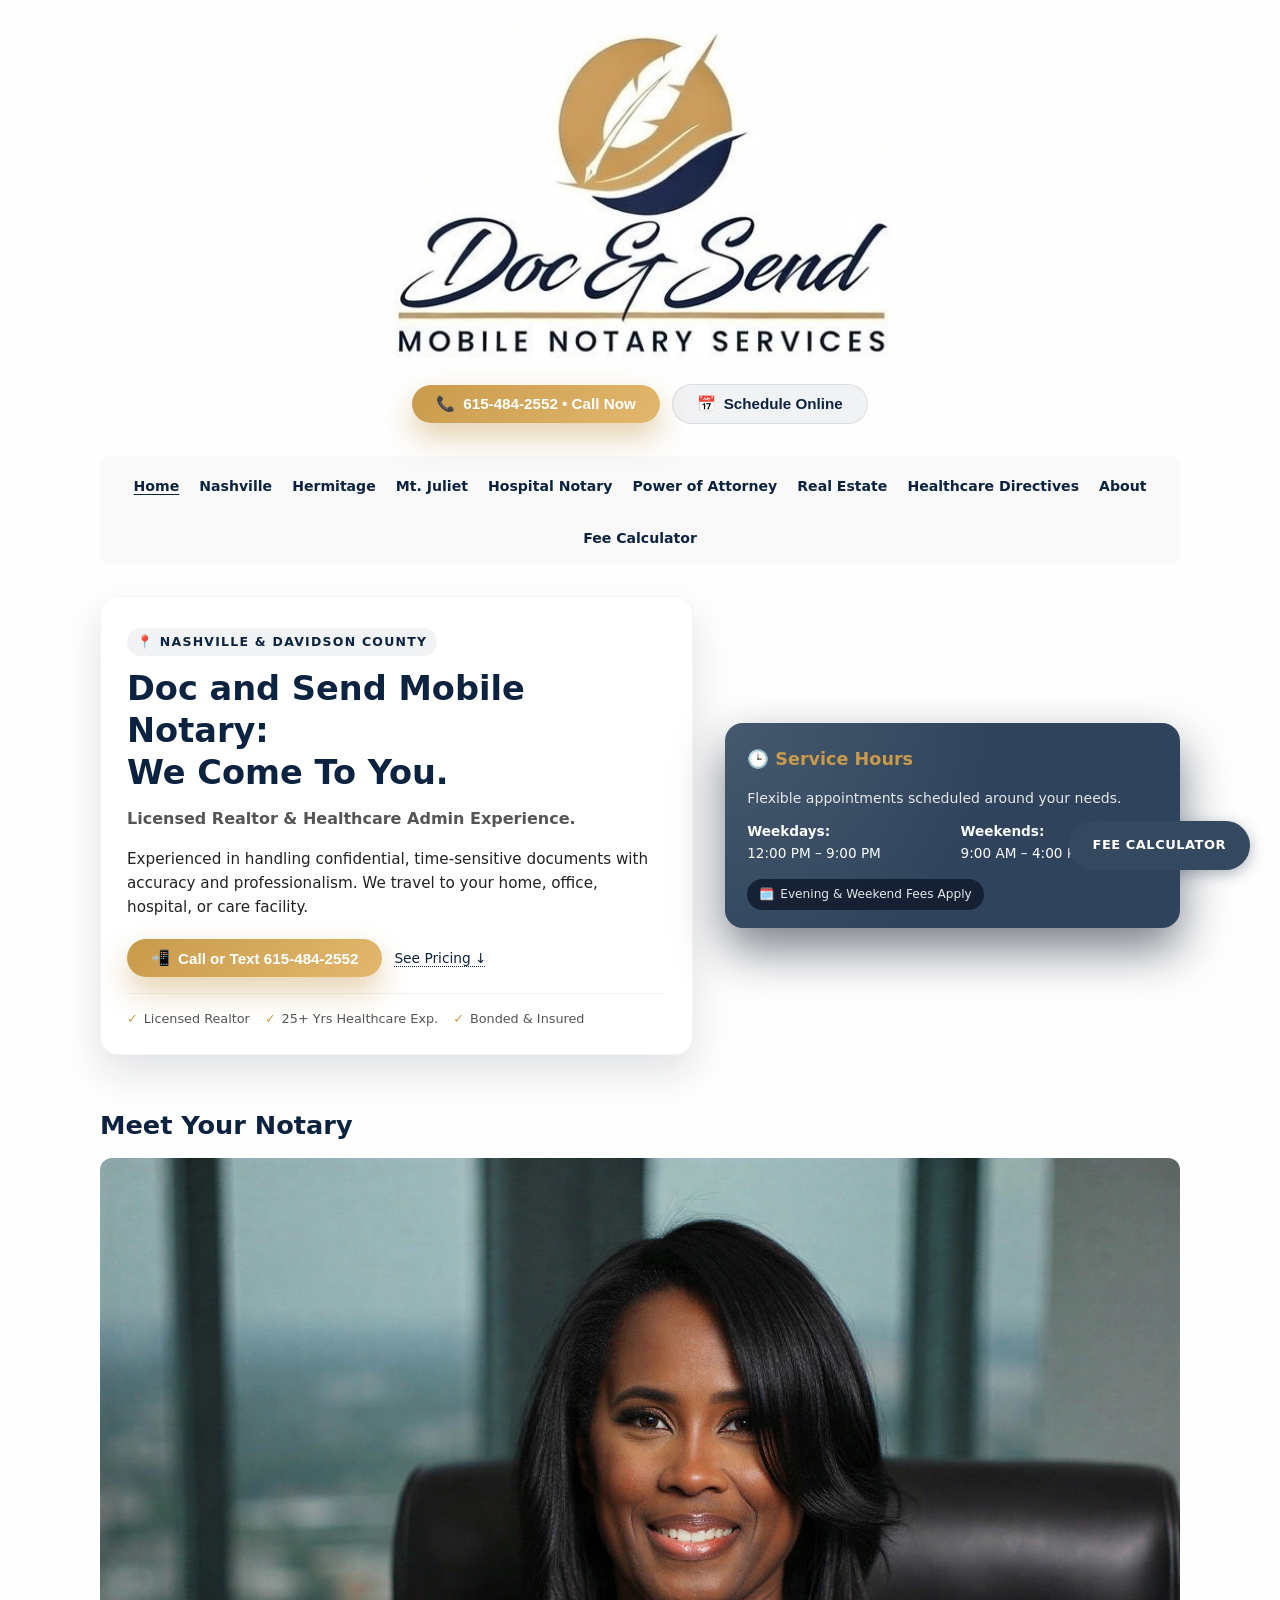
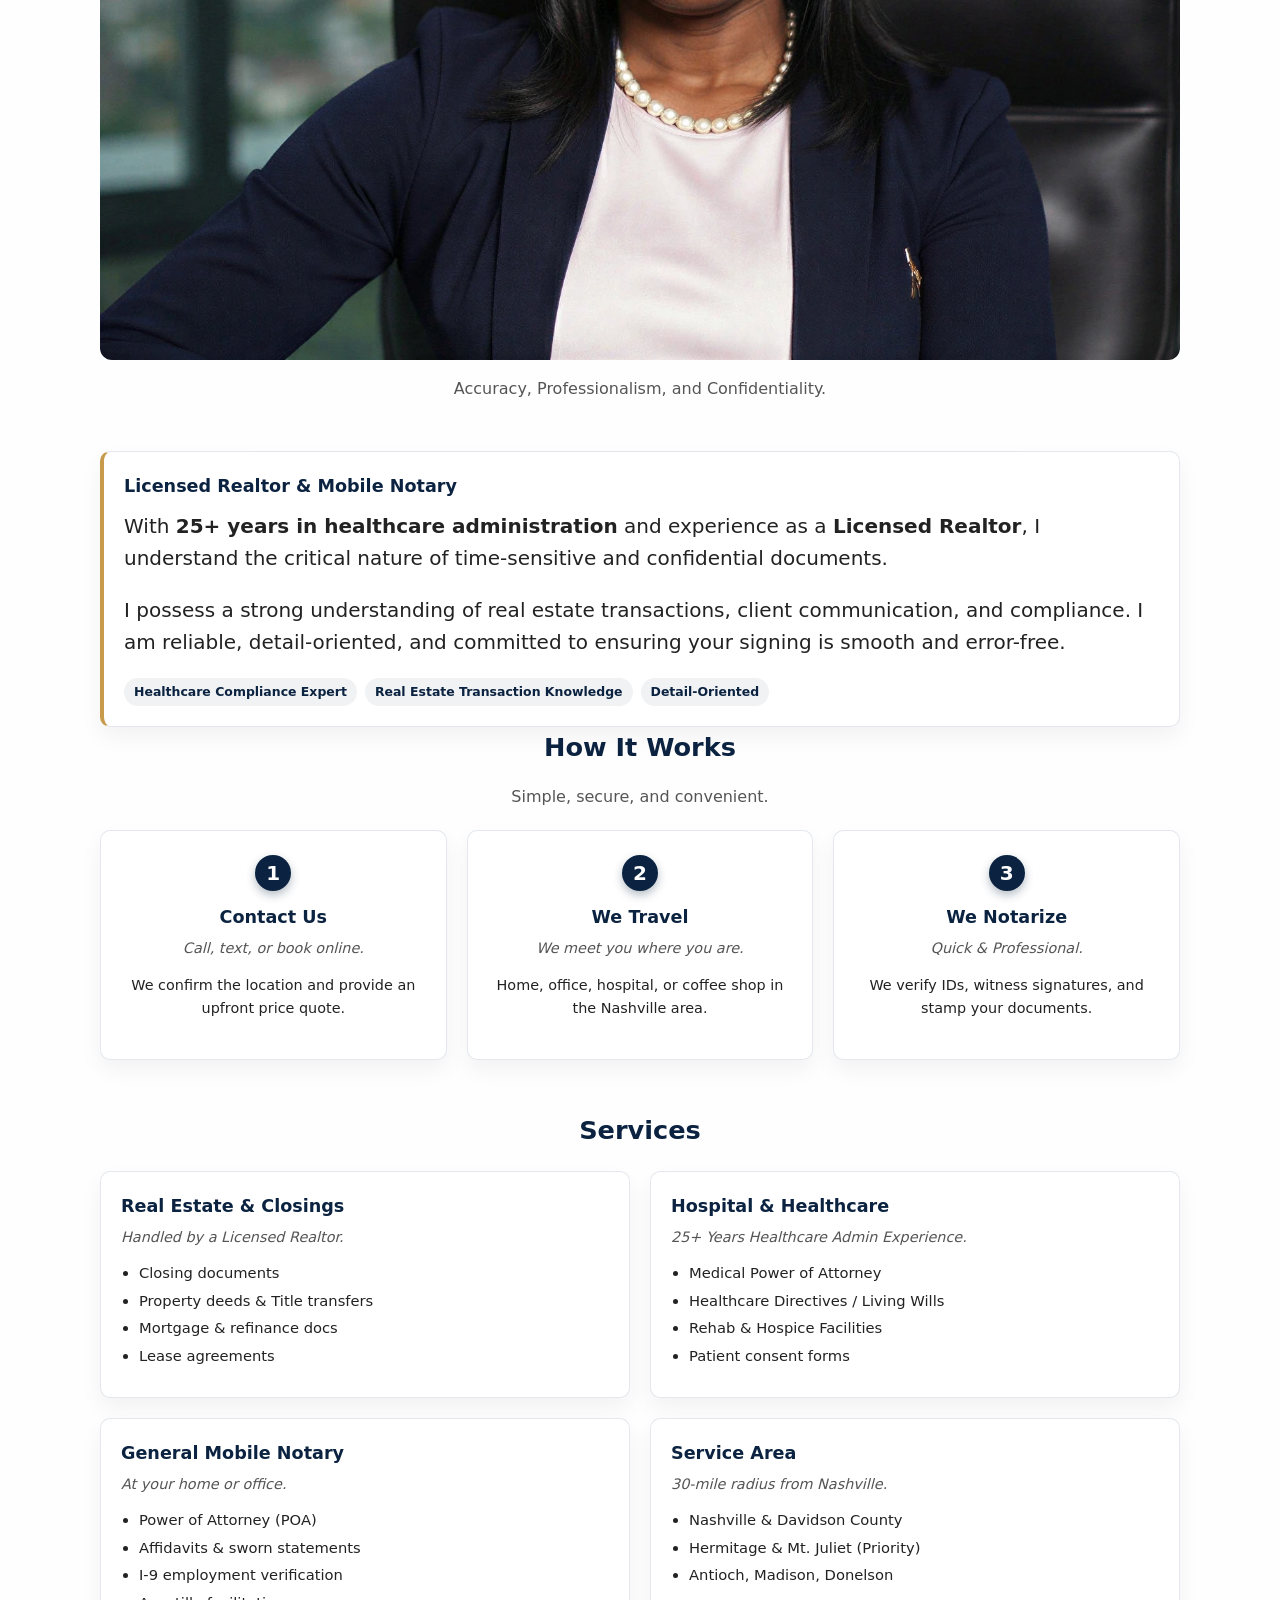
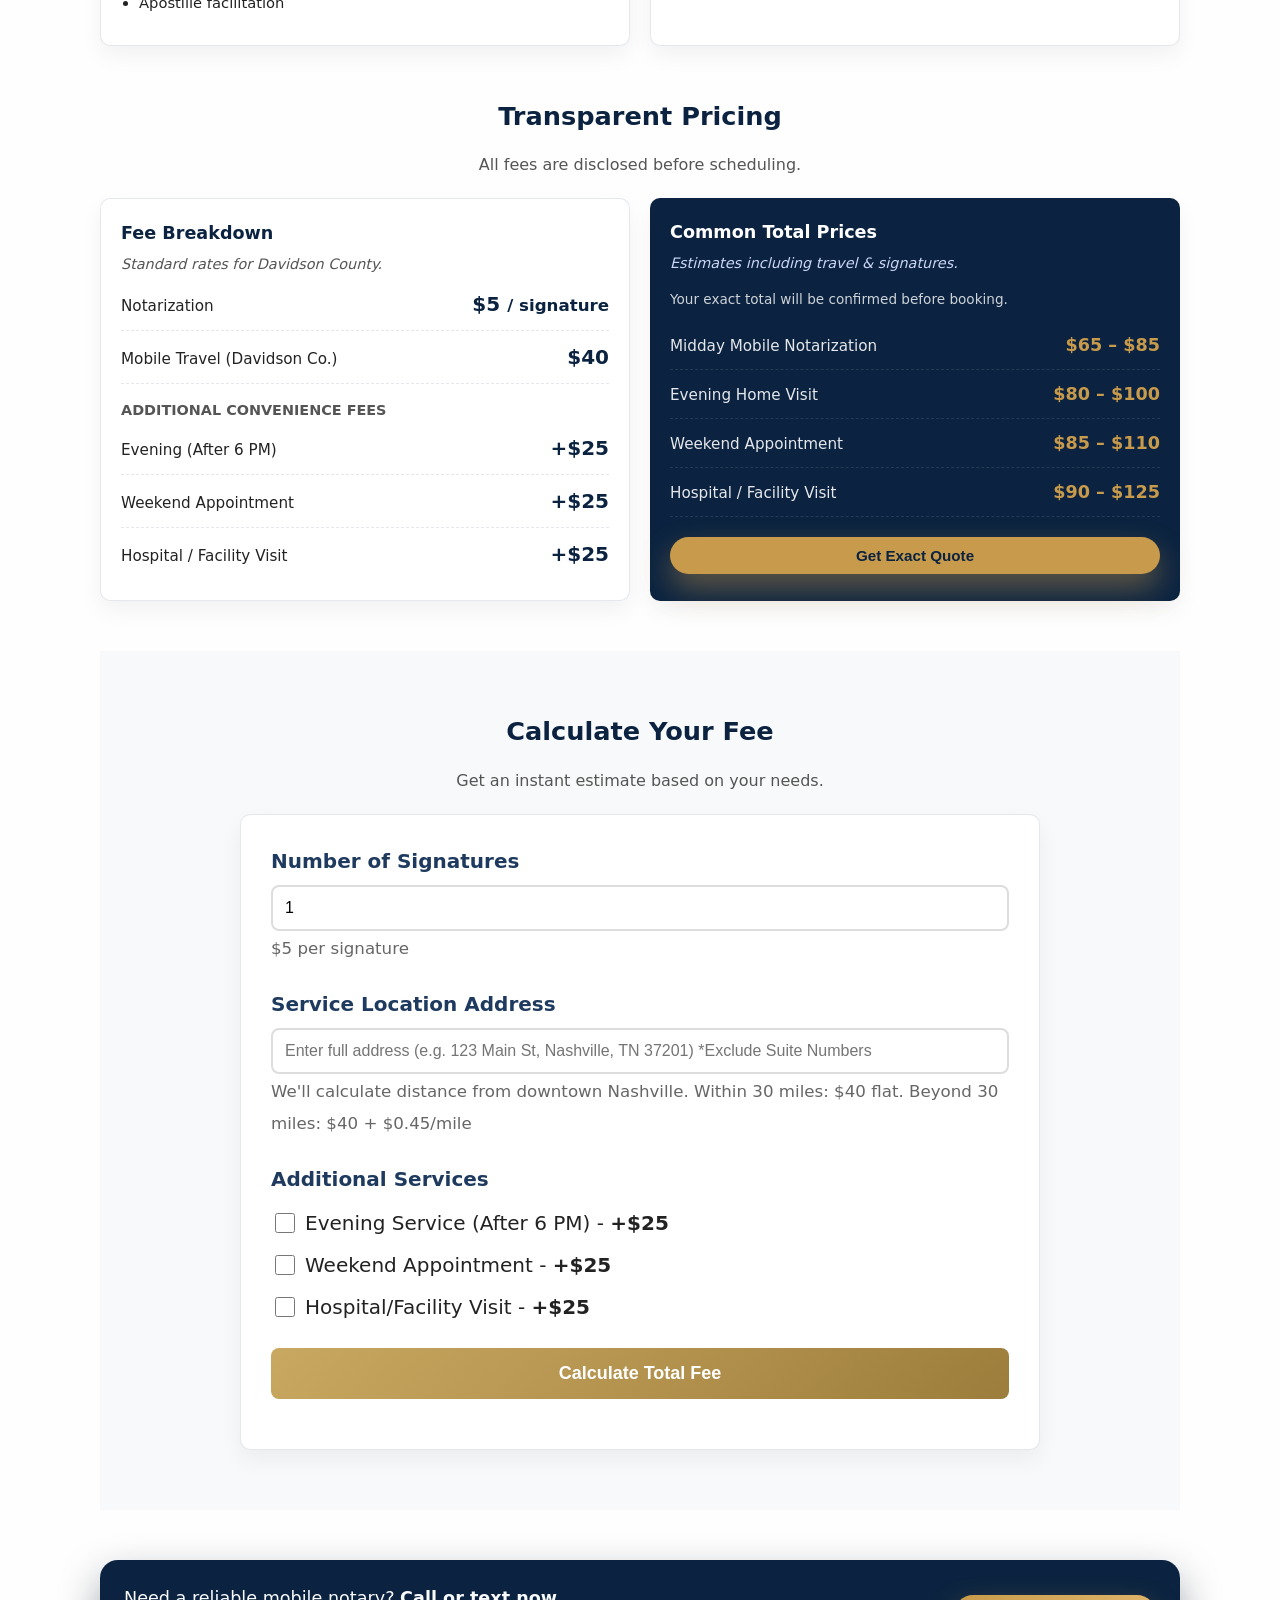
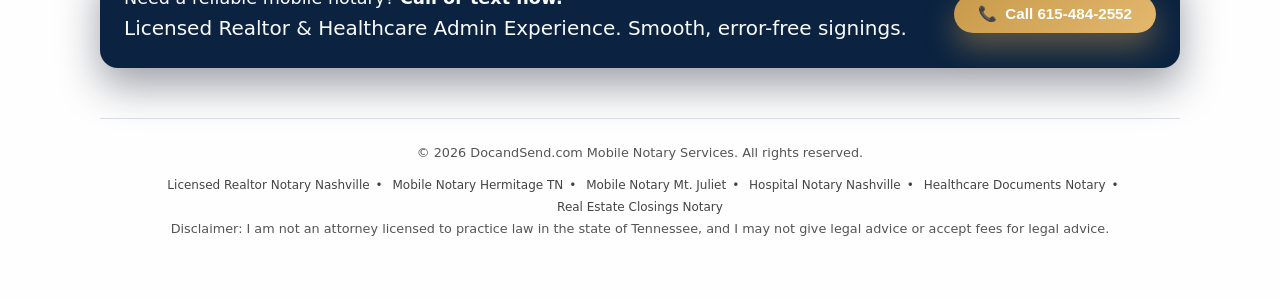
==== commit c540a7aa: "Remove 'TN Regulated' from price labels" ====
--- a/index.html
+++ b/index.html
@@ -1343,7 +1343,7 @@
 
             <div class="price-item">
 
-               <span class="price-label">Notarization (TN Regulated)</span>
+               <span class="price-label">Notarization</span>
 
                <span class="price-val">$5 <small>/ signature</small></span>
 
@@ -1474,7 +1474,7 @@
                 </label>
                 <input type="number" id="calc-signatures" min="1" value="1" 
                     style="width: 100%; padding: 12px; border: 2px solid #ddd; border-radius: 8px; font-size: 16px;">
-                <small style="color: #666;">$5 per signature (TN Regulated)</small>
+                <small style="color: #666;">$5 per signature</small>
             </div>
 
             <!-- Location for Distance Calculation -->
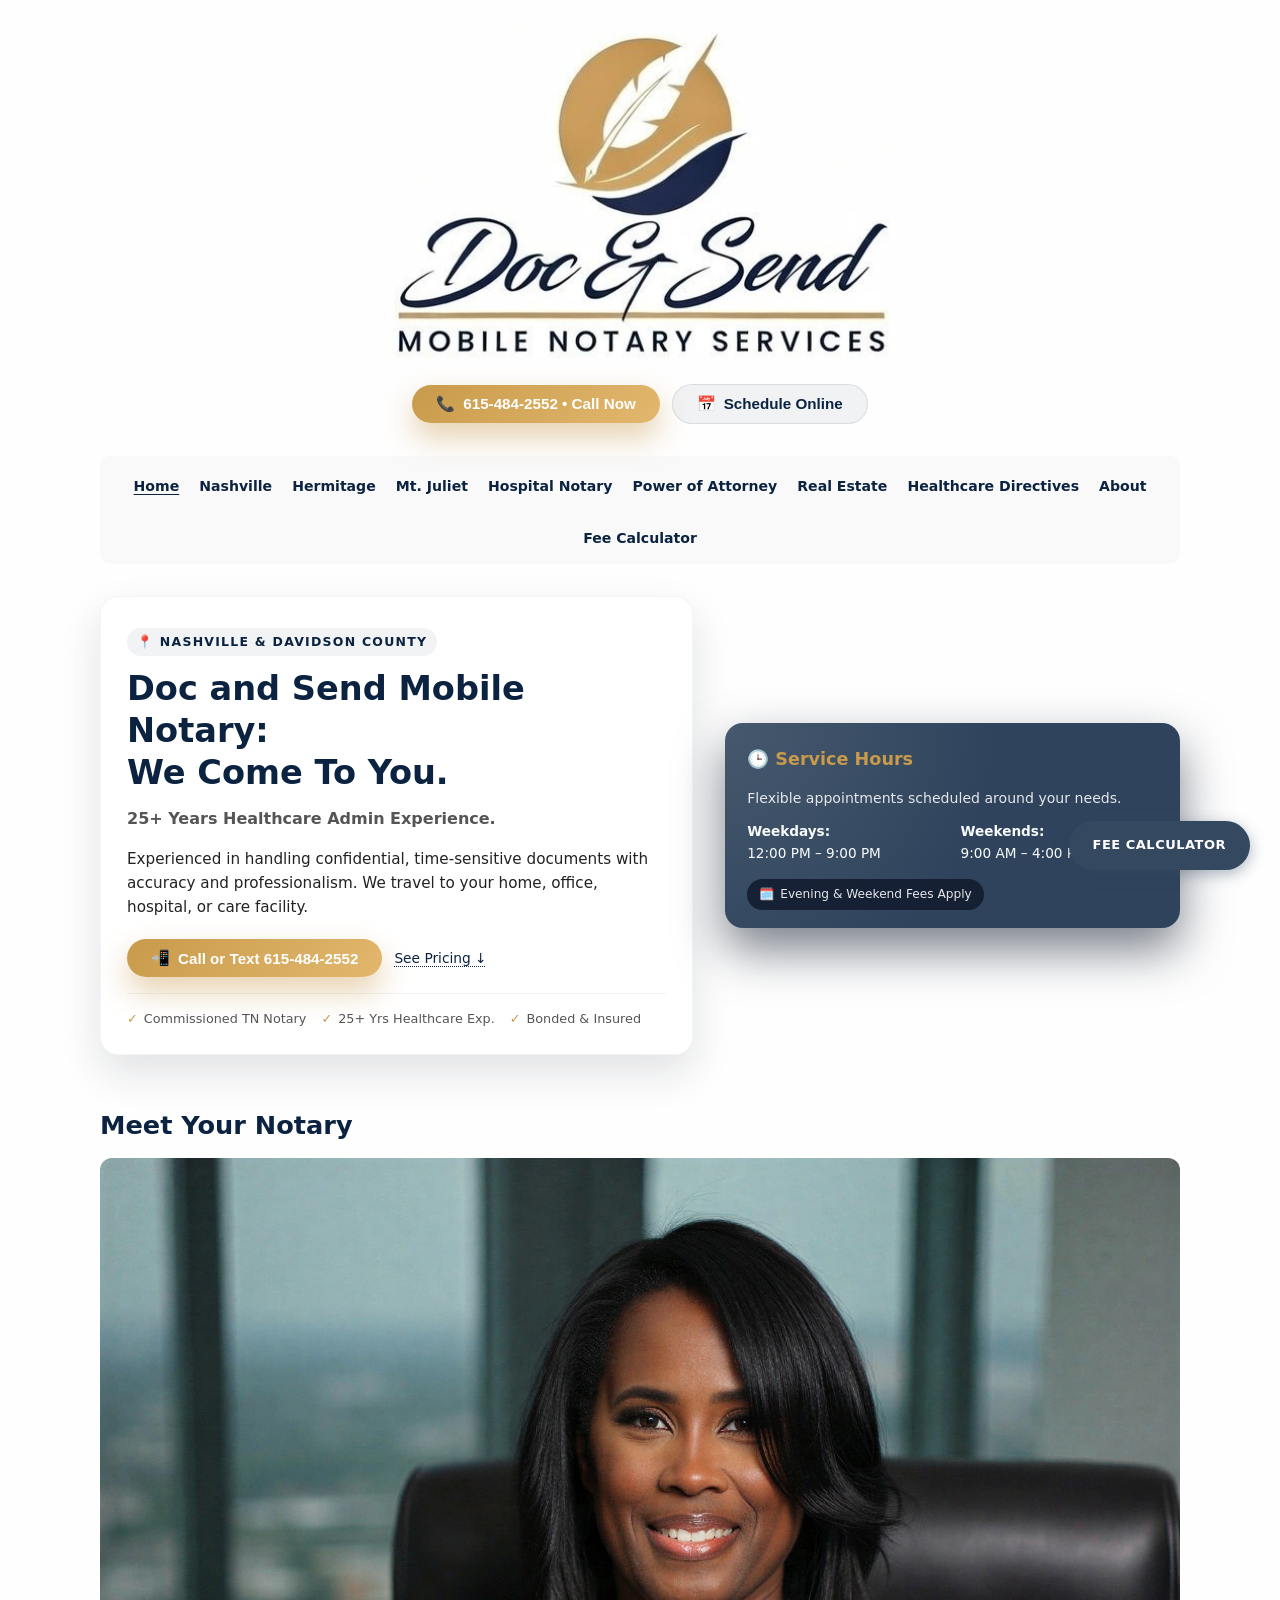
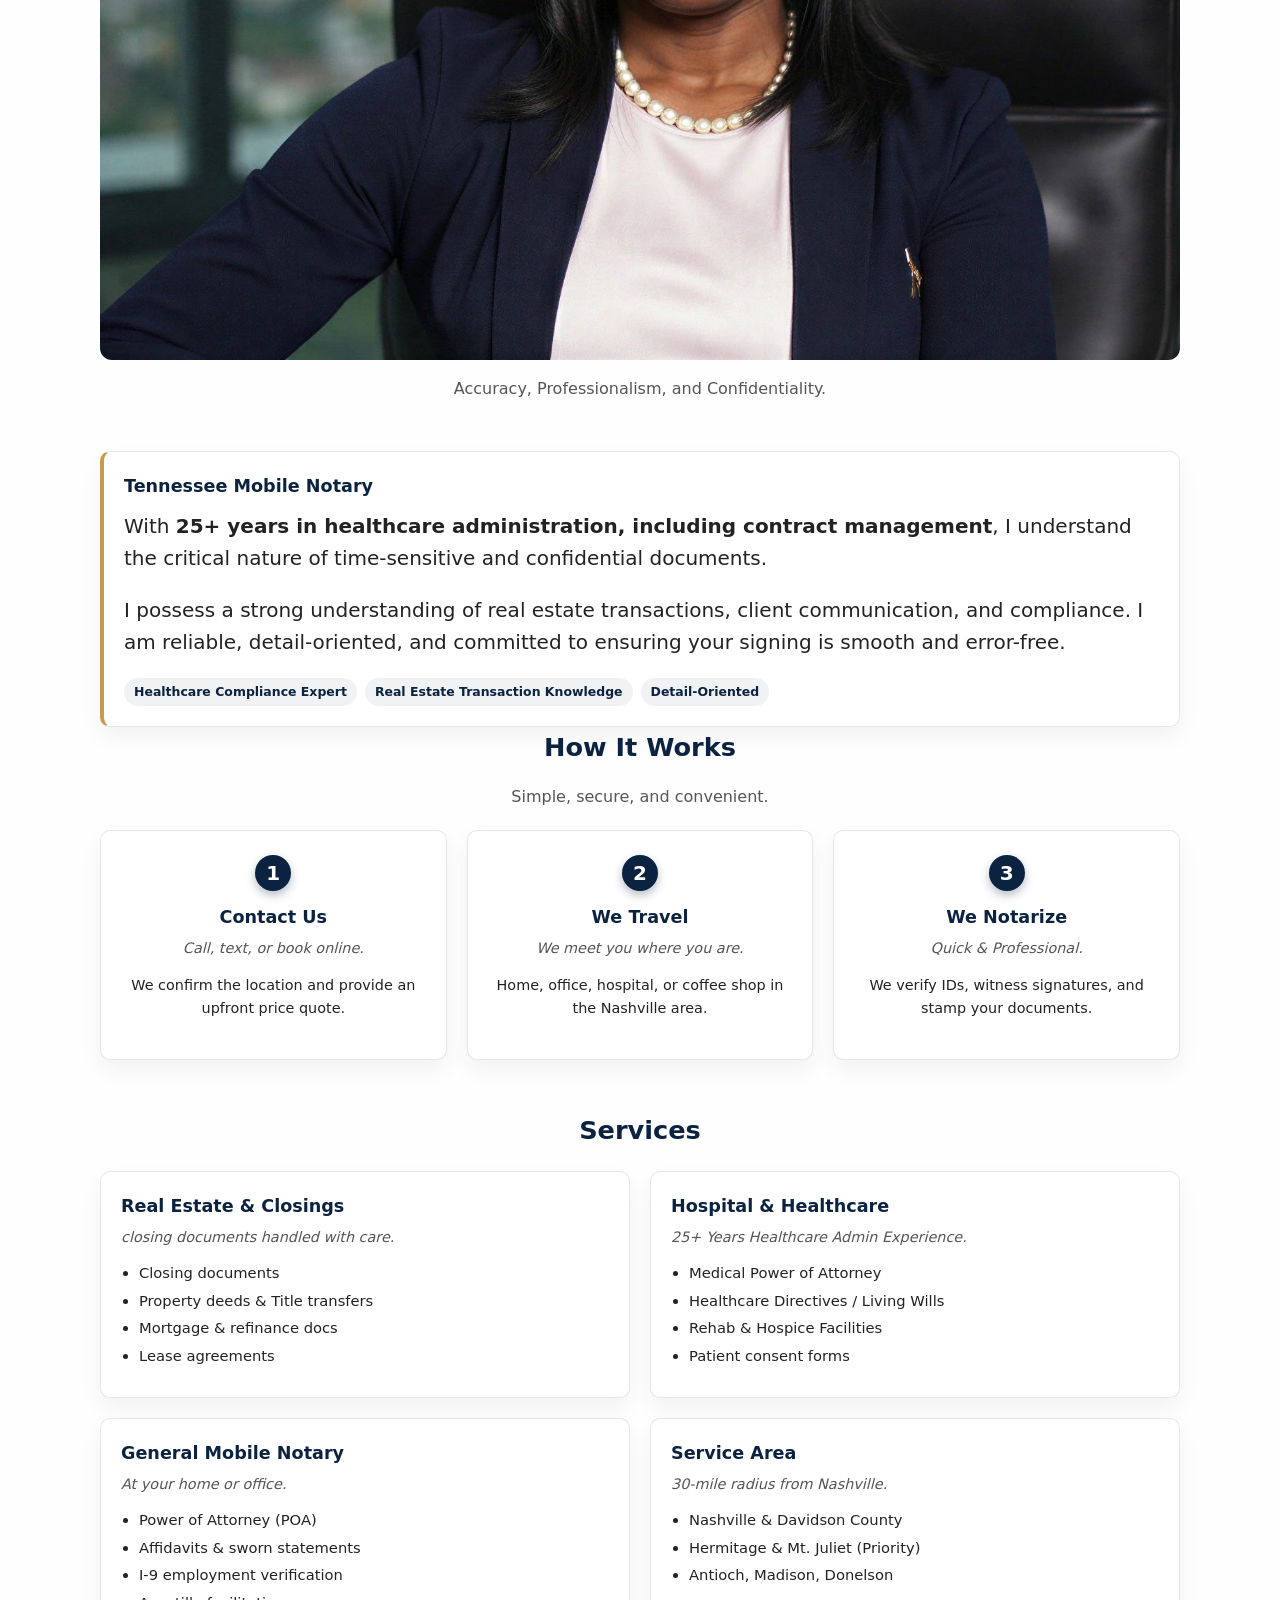
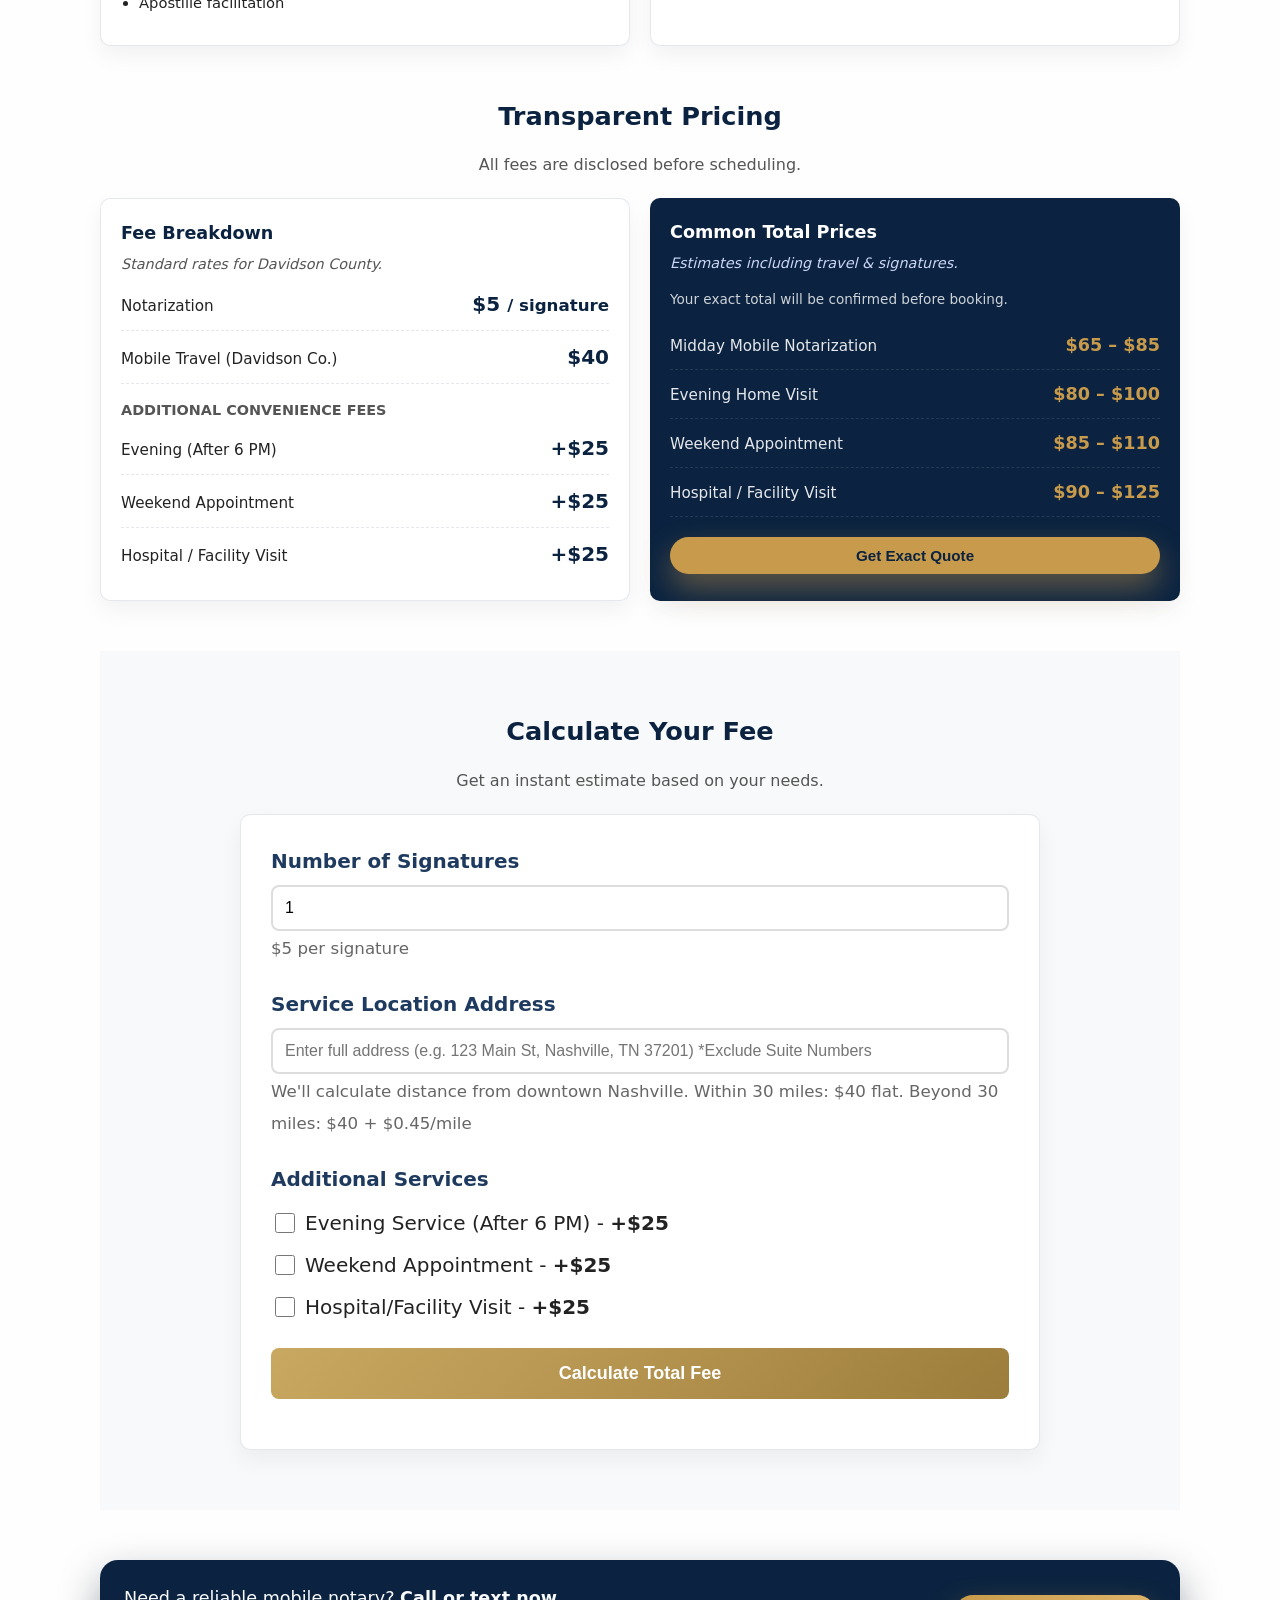
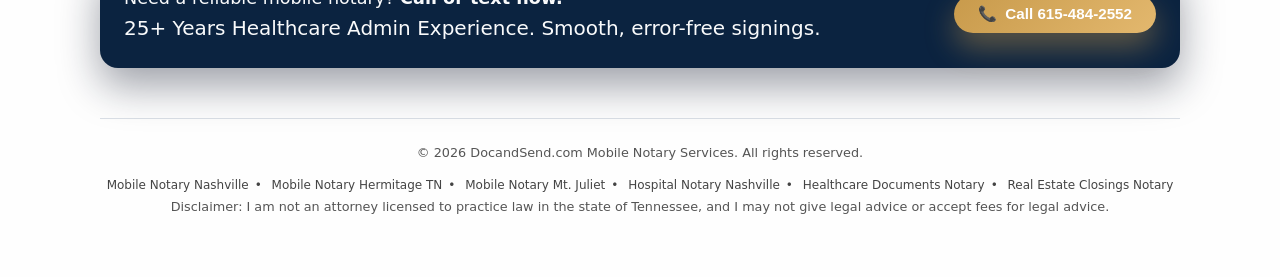
==== commit 68c60e6e: "Remove Licensed Realtor claims from homepage (TREC brand lock) Align Doc & Send homepage with no-Rea" ====
--- a/index.html
+++ b/index.html
@@ -9,19 +9,19 @@
 
   <title>Mobile Notary Nashville TN | Doc and Send | Lisa Woods</title>
 
-  <meta name="description" content="Licensed Realtor and mobile notary with 25+ years healthcare experience. Serving Nashville, Hermitage & Mt. Juliet. Hospital & home visits. Call 615-484-2552." />
+  <meta name="description" content="Commissioned TN mobile notary with 25+ years healthcare experience. Serving Nashville, Hermitage & Mt. Juliet. Hospital & home visits. Call 615-484-2552." />
 
   <meta name="viewport" content="width=device-width, initial-scale=1" />
 
   <link rel="canonical" href="https://docandsend.com/" />
 
-  <meta name="keywords" content="mobile notary Nashville, licensed realtor notary, healthcare notary Nashville, hospital notary Davidson County, notary public Hermitage TN, weekend notary, power of attorney notary" />
+  <meta name="keywords" content="mobile notary Nashville, healthcare notary Nashville, hospital notary Davidson County, notary public Hermitage TN, weekend notary, power of attorney notary" />
 
   
 
   <meta property="og:title" content="Doc and Send Mobile Notary Nashville — We Come to You" />
 
-  <meta property="og:description" content="Licensed Realtor with 25+ years healthcare experience. Mobile notary for Nashville, Hermitage & Mt. Juliet. Call 615-484-2552." />
+  <meta property="og:description" content="Commissioned TN mobile notary with 25+ years healthcare experience. Mobile notary for Nashville, Hermitage & Mt. Juliet. Call 615-484-2552." />
 
   <meta property="og:url" content="https://docandsend.com/" />
 
@@ -34,7 +34,7 @@
   <!-- Twitter Card -->
   <meta name="twitter:card" content="summary_large_image" />
   <meta name="twitter:title" content="Doc and Send Mobile Notary Nashville — We Come to You" />
-  <meta name="twitter:description" content="Licensed Realtor with 25+ years healthcare experience. Mobile notary for Nashville, Hermitage &amp; Mt. Juliet. Call 615-484-2552." />
+  <meta name="twitter:description" content="Commissioned TN mobile notary with 25+ years healthcare experience. Mobile notary for Nashville, Hermitage &amp; Mt. Juliet. Call 615-484-2552." />
   <meta name="twitter:image" content="https://docandsend.com/DocandSend_Logo2.png" />
 
   <!-- Geo tags for local SEO -->
@@ -888,7 +888,7 @@
     ],
 
     "disambiguatingDescription": "Doc and Send (docandsend.com) is a mobile notary public in Nashville TN — NOT DocSend (docsend.com), a Dropbox document-sharing platform. We provide in-person notarization services.",
-    "description": "Doc and Send is a local mobile notary public service in Nashville, Tennessee. NOT affiliated with DocSend document sharing software. Licensed Realtor with 25+ years healthcare administration experience offering midday, evening, weekend and hospital notary services in Nashville & Davidson County.",
+    "description": "Doc and Send is a local mobile notary public service in Nashville, Tennessee. NOT affiliated with DocSend document sharing software. Commissioned TN mobile notary with 25+ years healthcare administration experience offering midday, evening, weekend and hospital notary services in Nashville & Davidson County.",
 
     "sameAs": [],
 
@@ -1067,7 +1067,7 @@
 
           <h1 class="hero-title">Doc and Send Mobile Notary:<br>We Come To You.</h1>
 
-          <div class="hero-kicker">Licensed Realtor & Healthcare Admin Experience.</div>
+          <div class="hero-kicker">25+ Years Healthcare Admin Experience.</div>
 
           <p class="hero-copy">
 
@@ -1091,7 +1091,7 @@
 
           <div class="hero-trust">
 
-            <div class="trust-item"><span>✓</span> Licensed Realtor</div>
+            <div class="trust-item"><span>✓</span> Commissioned TN Notary</div>
 
             <div class="trust-item"><span>✓</span> 25+ Yrs Healthcare Exp.</div>
 
@@ -1149,11 +1149,11 @@
 
         <div class="card" style="border-left: 4px solid var(--ds-gold);">
 
-           <div class="card-title">Licensed Realtor & Mobile Notary</div>
+           <div class="card-title">Tennessee Mobile Notary</div>
 
            <p style="margin-top: 10px;">
 
-             With <strong>25+ years in healthcare administration</strong> and experience as a <strong>Licensed Realtor</strong>, I understand the critical nature of time-sensitive and confidential documents.
+             With <strong>25+ years in healthcare administration, including contract management</strong>, I understand the critical nature of time-sensitive and confidential documents.
 
            </p>
 
@@ -1243,7 +1243,7 @@
 
             <div class="card-title">Real Estate & Closings</div>
 
-            <div class="card-sub">Handled by a Licensed Realtor.</div>
+            <div class="card-sub">closing documents handled with care.</div>
 
             <ul>
 
@@ -1743,7 +1743,7 @@
 
             <div class="cta-strip-sub">
 
-              Licensed Realtor & Healthcare Admin Experience. Smooth, error-free signings.
+              25+ Years Healthcare Admin Experience. Smooth, error-free signings.
 
             </div>
 
@@ -1769,7 +1769,7 @@
 
       <div class="seo-footer" aria-label="Nashville notary SEO keywords">
 
-        <span>Licensed Realtor Notary Nashville</span>•
+        <span>Mobile Notary Nashville</span>•
 
         <span>Mobile Notary Hermitage TN</span>•
 
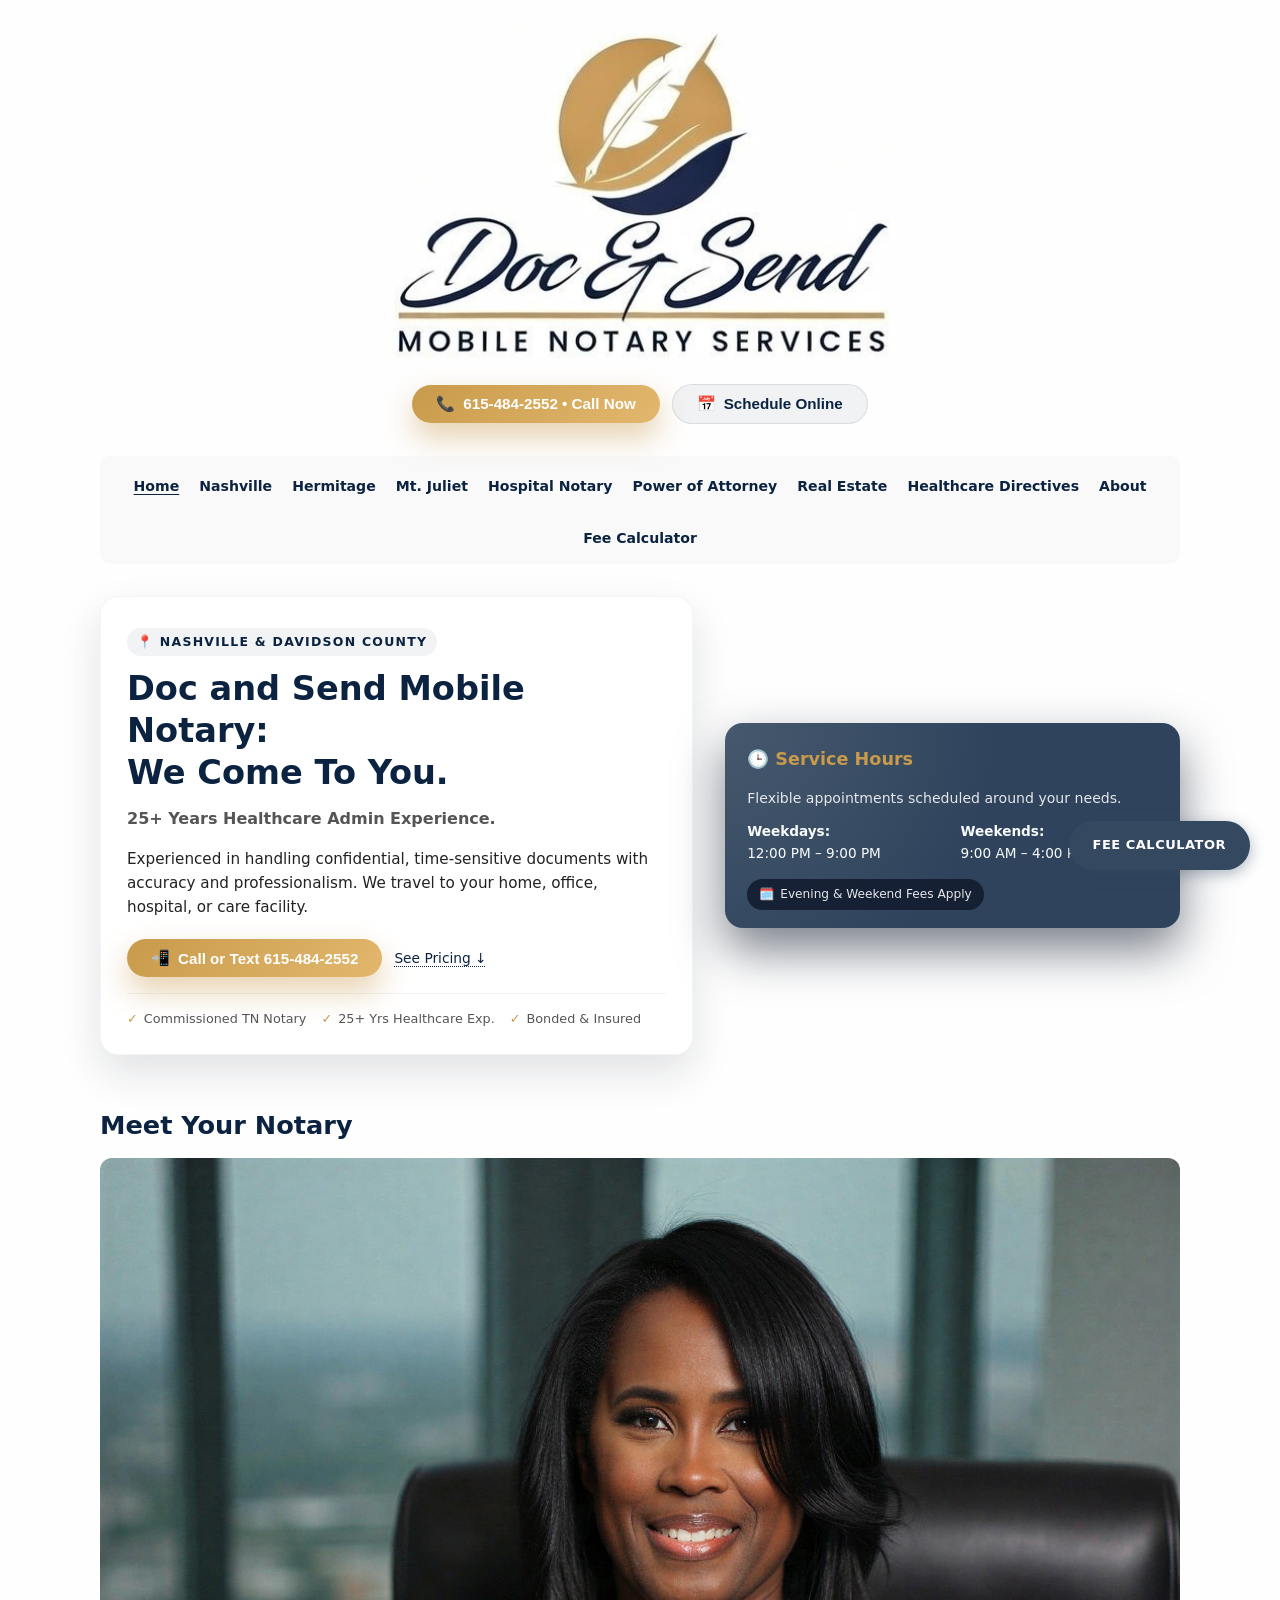
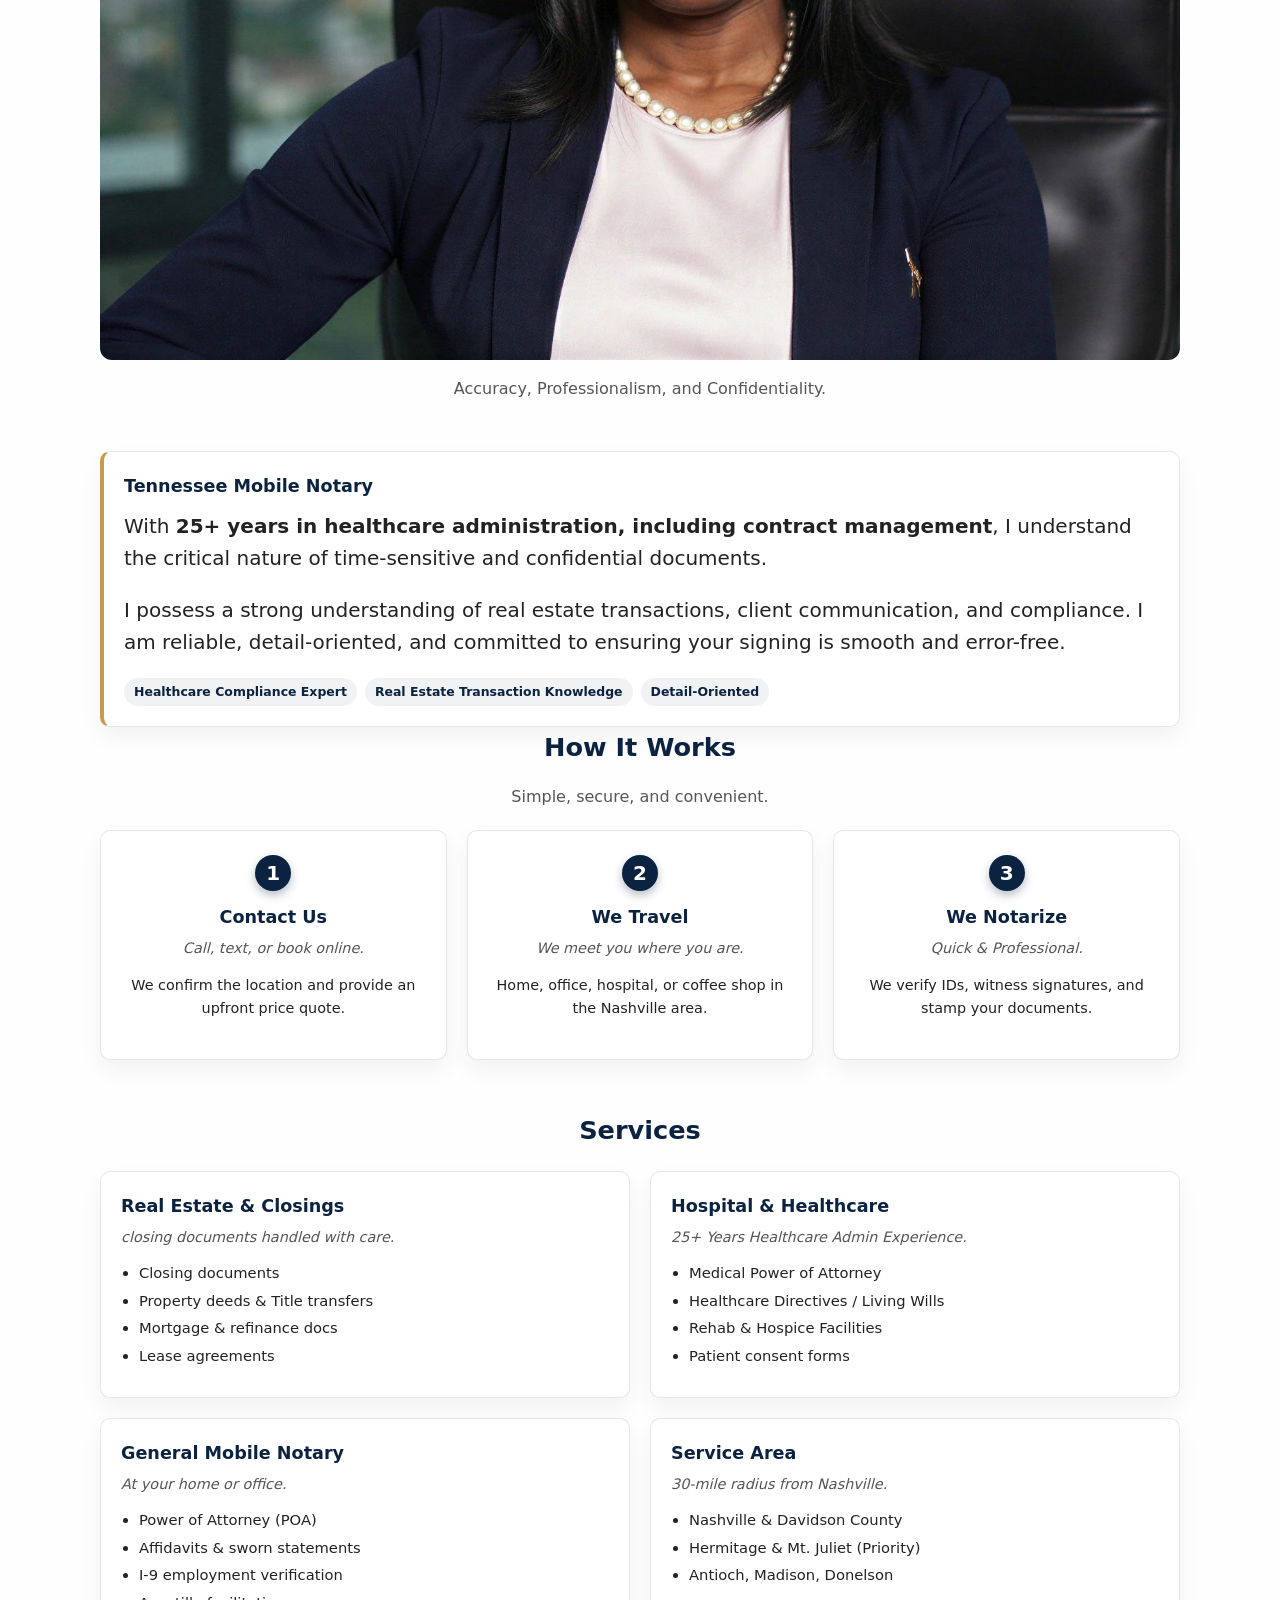
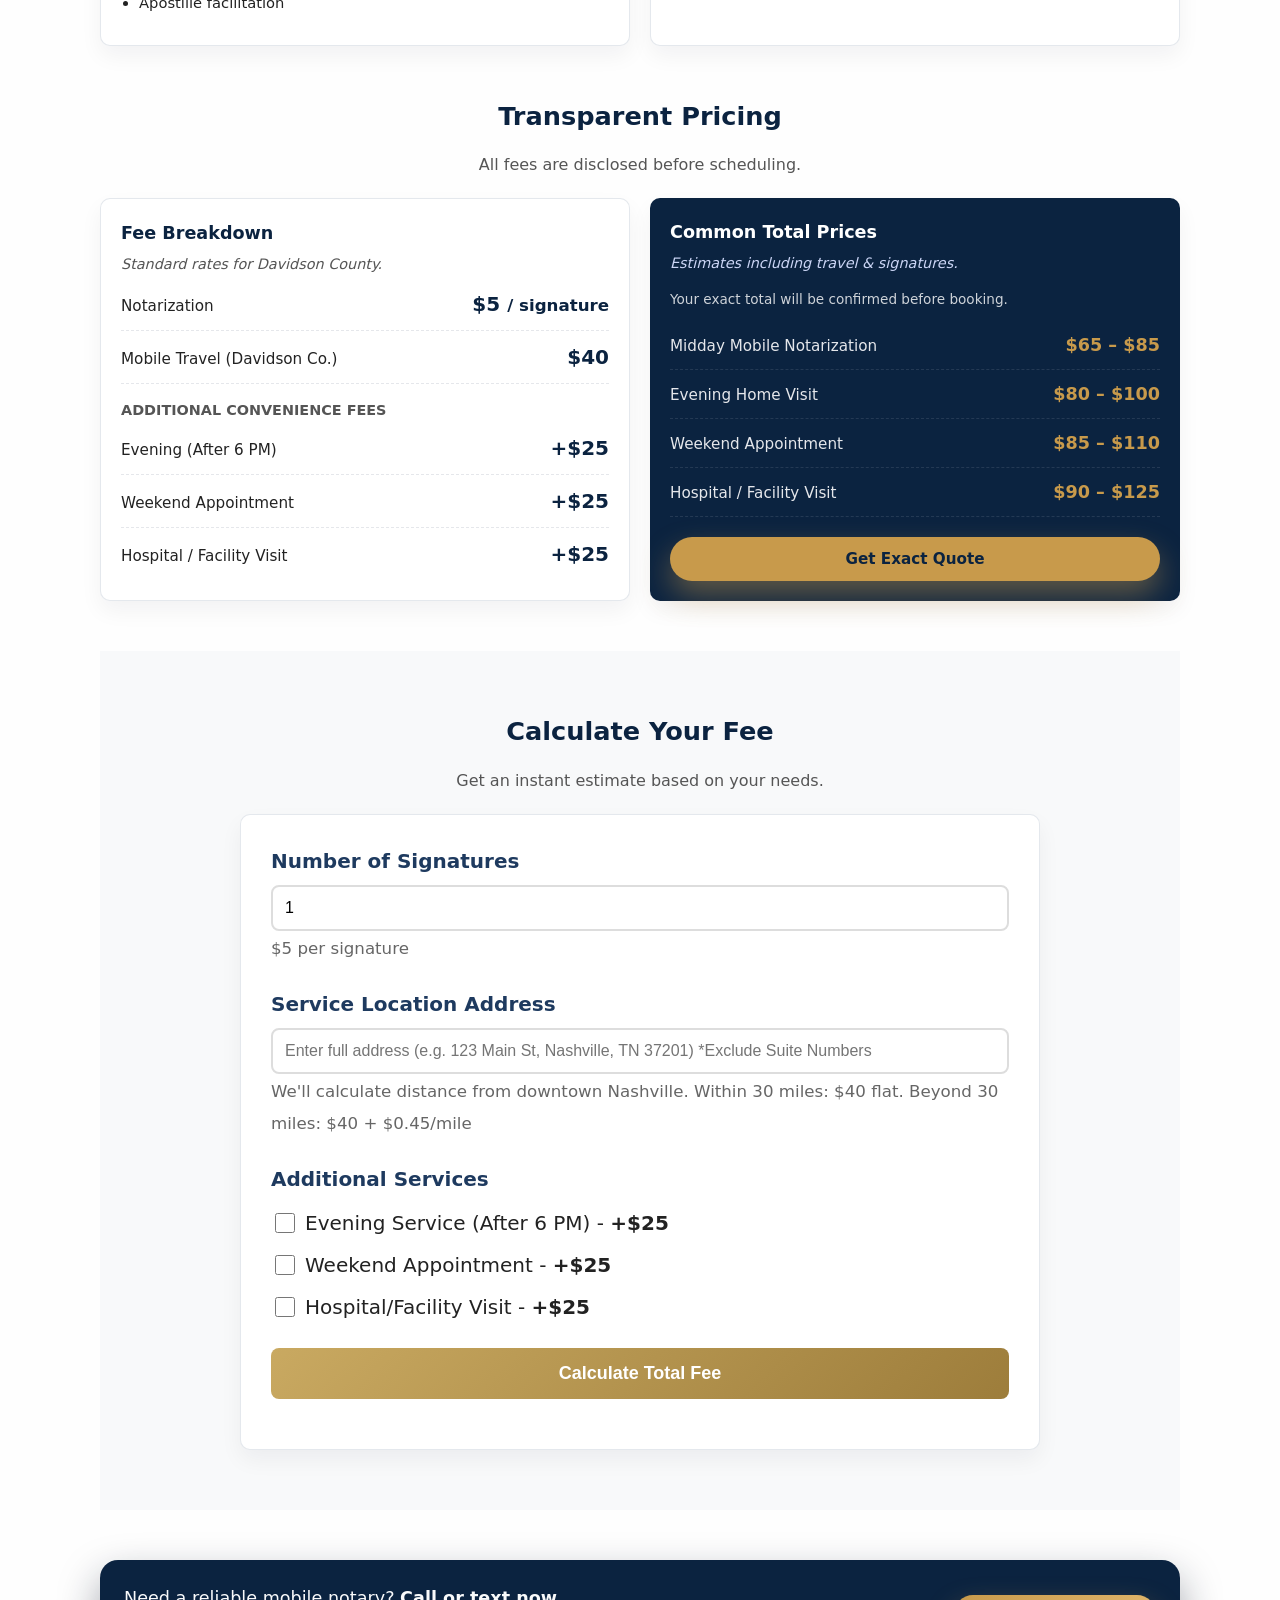
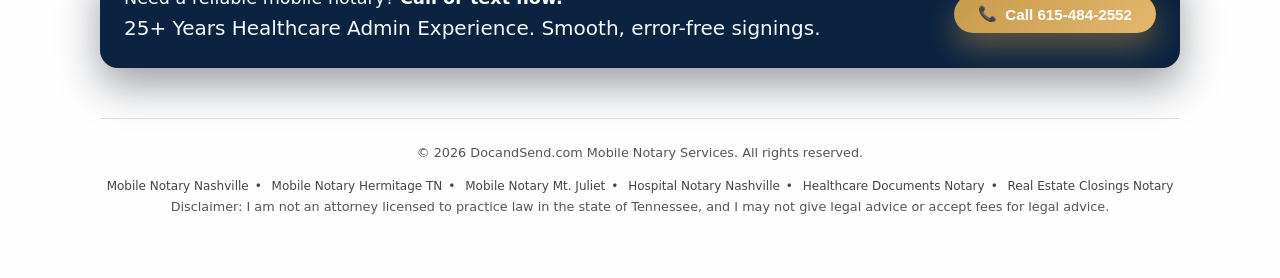
==== commit fc19b5d9: "Open the fee calculator from Get Exact Quote. The Transparent Pricing quote button used a tel: link," ====
--- a/index.html
+++ b/index.html
@@ -13,7 +13,7 @@
 
   <meta name="viewport" content="width=device-width, initial-scale=1" />
 
-  <link rel="canonical" href="https://docandsend.com/" />
+  <link rel="canonical" href="https://docandsendnotary.com/" />
 
   <meta name="keywords" content="mobile notary Nashville, healthcare notary Nashville, hospital notary Davidson County, notary public Hermitage TN, weekend notary, power of attorney notary" />
 
@@ -23,11 +23,11 @@
 
   <meta property="og:description" content="Commissioned TN mobile notary with 25+ years healthcare experience. Mobile notary for Nashville, Hermitage & Mt. Juliet. Call 615-484-2552." />
 
-  <meta property="og:url" content="https://docandsend.com/" />
+  <meta property="og:url" content="https://docandsendnotary.com/" />
 
   <meta property="og:type" content="website" />
 
-  <meta property="og:image" content="https://docandsend.com/DocandSend_Logo2.png" />
+  <meta property="og:image" content="https://docandsendnotary.com/DocandSend_Logo2.png" />
   <meta property="og:locale" content="en_US" />
   <meta property="og:site_name" content="Doc and Send Mobile Notary" />
 
@@ -35,7 +35,7 @@
   <meta name="twitter:card" content="summary_large_image" />
   <meta name="twitter:title" content="Doc and Send Mobile Notary Nashville — We Come to You" />
   <meta name="twitter:description" content="Commissioned TN mobile notary with 25+ years healthcare experience. Mobile notary for Nashville, Hermitage &amp; Mt. Juliet. Call 615-484-2552." />
-  <meta name="twitter:image" content="https://docandsend.com/DocandSend_Logo2.png" />
+  <meta name="twitter:image" content="https://docandsendnotary.com/DocandSend_Logo2.png" />
 
   <!-- Geo tags for local SEO -->
   <meta name="geo.region" content="US-TN" />
@@ -737,9 +737,9 @@
     "name": "Doc and Send Mobile Notary",
     "alternateName": ["Doc & Send", "Doc & Send Mobile Notary Services", "Doc and Send Mobile Notary Nashville"],
 
-    "image": "https://docandsend.com/DocandSend_Logo2.png",
-
-    "url": "https://docandsend.com/",
+    "image": "https://docandsendnotary.com/DocandSend_Logo2.png",
+
+    "url": "https://docandsendnotary.com/",
 
     "telephone": "+1-615-484-2552",
 
@@ -1443,11 +1443,11 @@
 
             <div style="margin-top: 20px; text-align: center;">
 
-                <button class="btn-primary" onclick="window.location.href='tel:16154842552'" style="background: var(--ds-gold); width: 100%; color: #0b2340;">
+                <a href="#calculator" class="btn-primary" style="background: var(--ds-gold); width: 100%; color: #0b2340; text-decoration: none;">
 
                   Get Exact Quote
 
-                </button>
+                </a>
 
             </div>
 
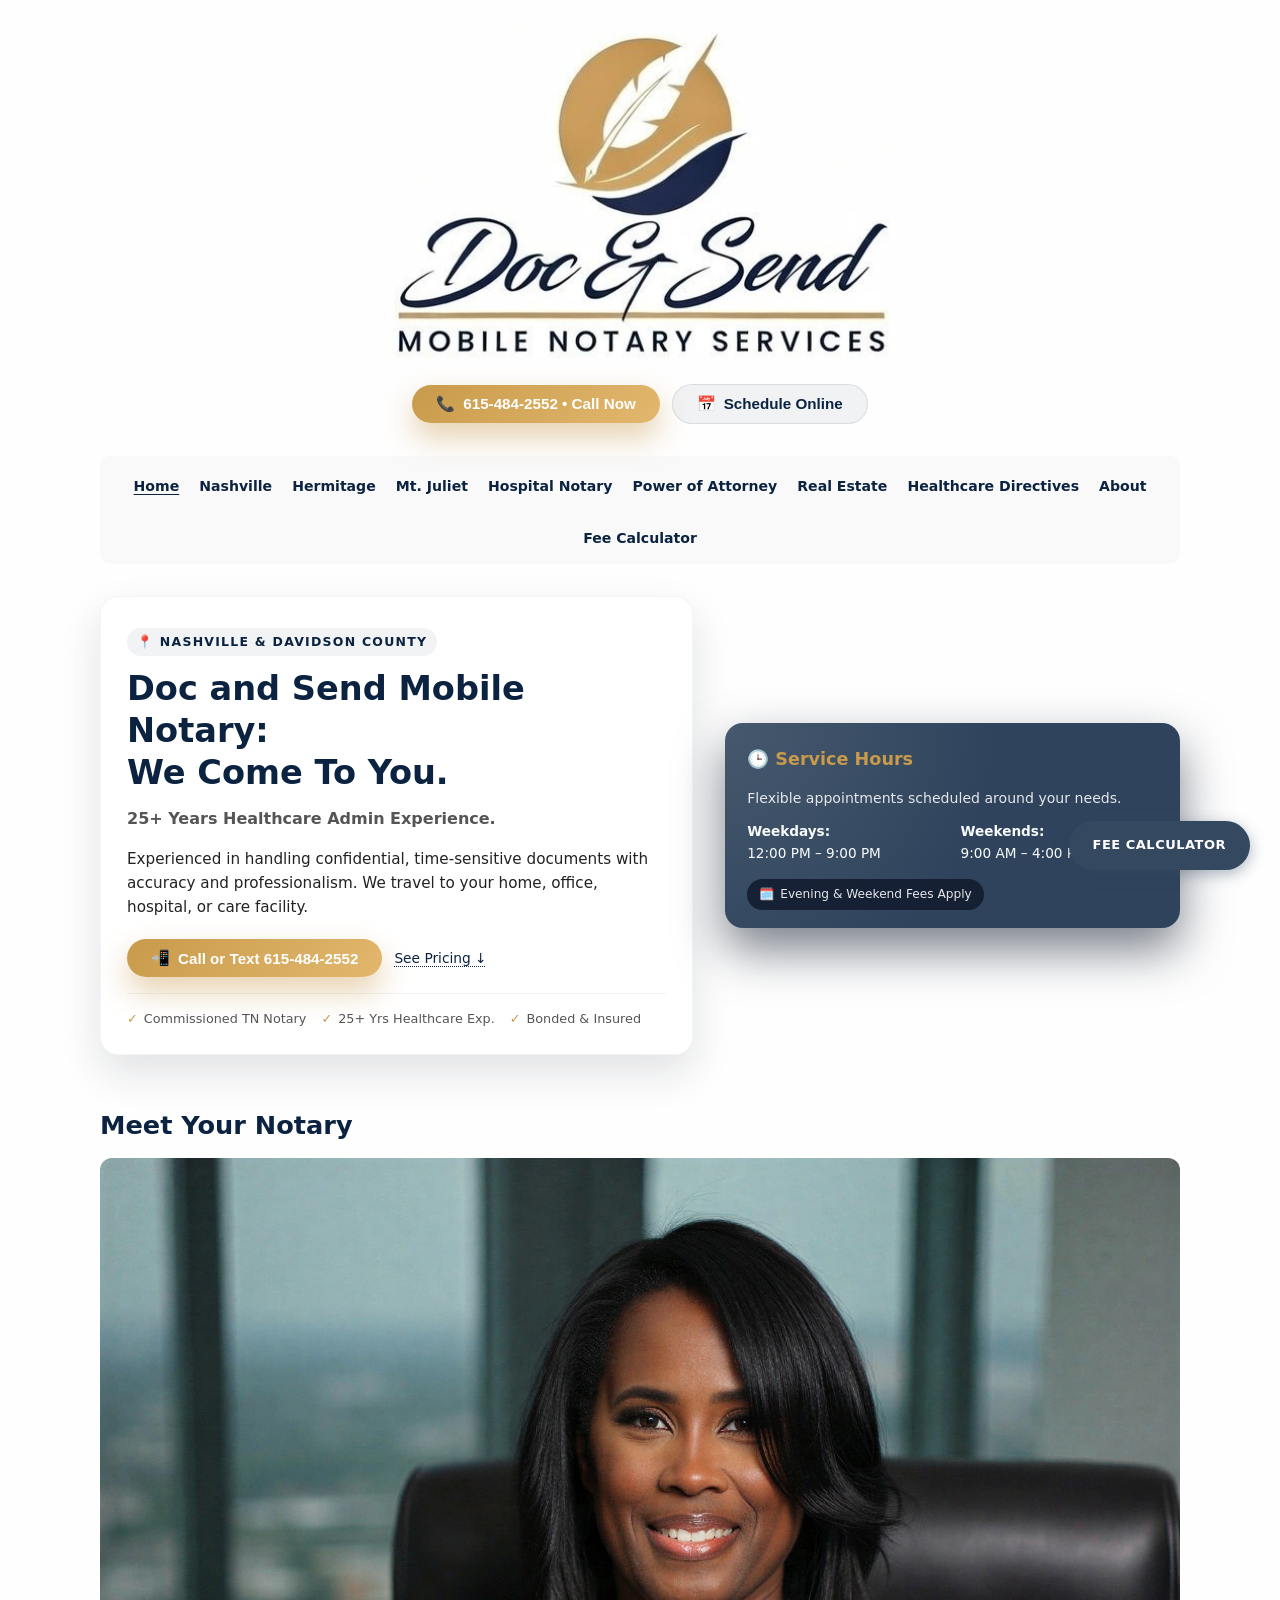
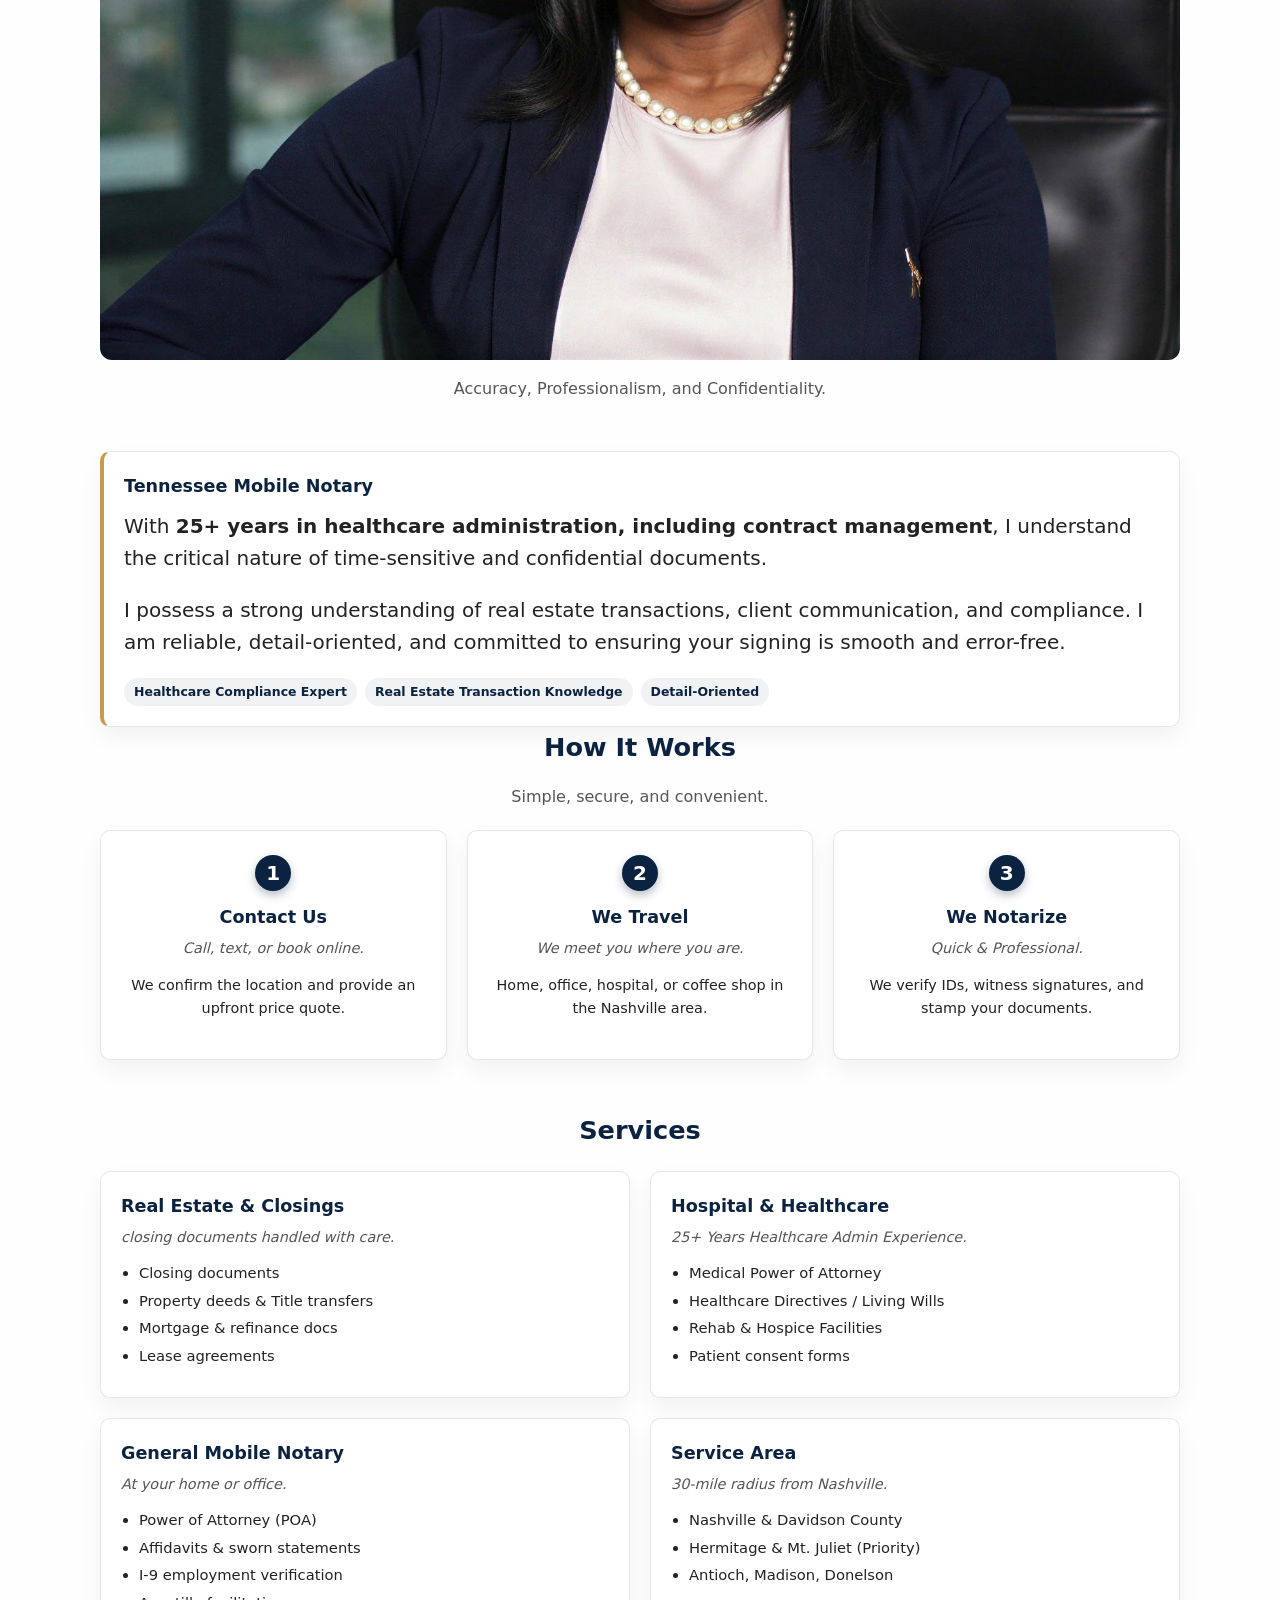
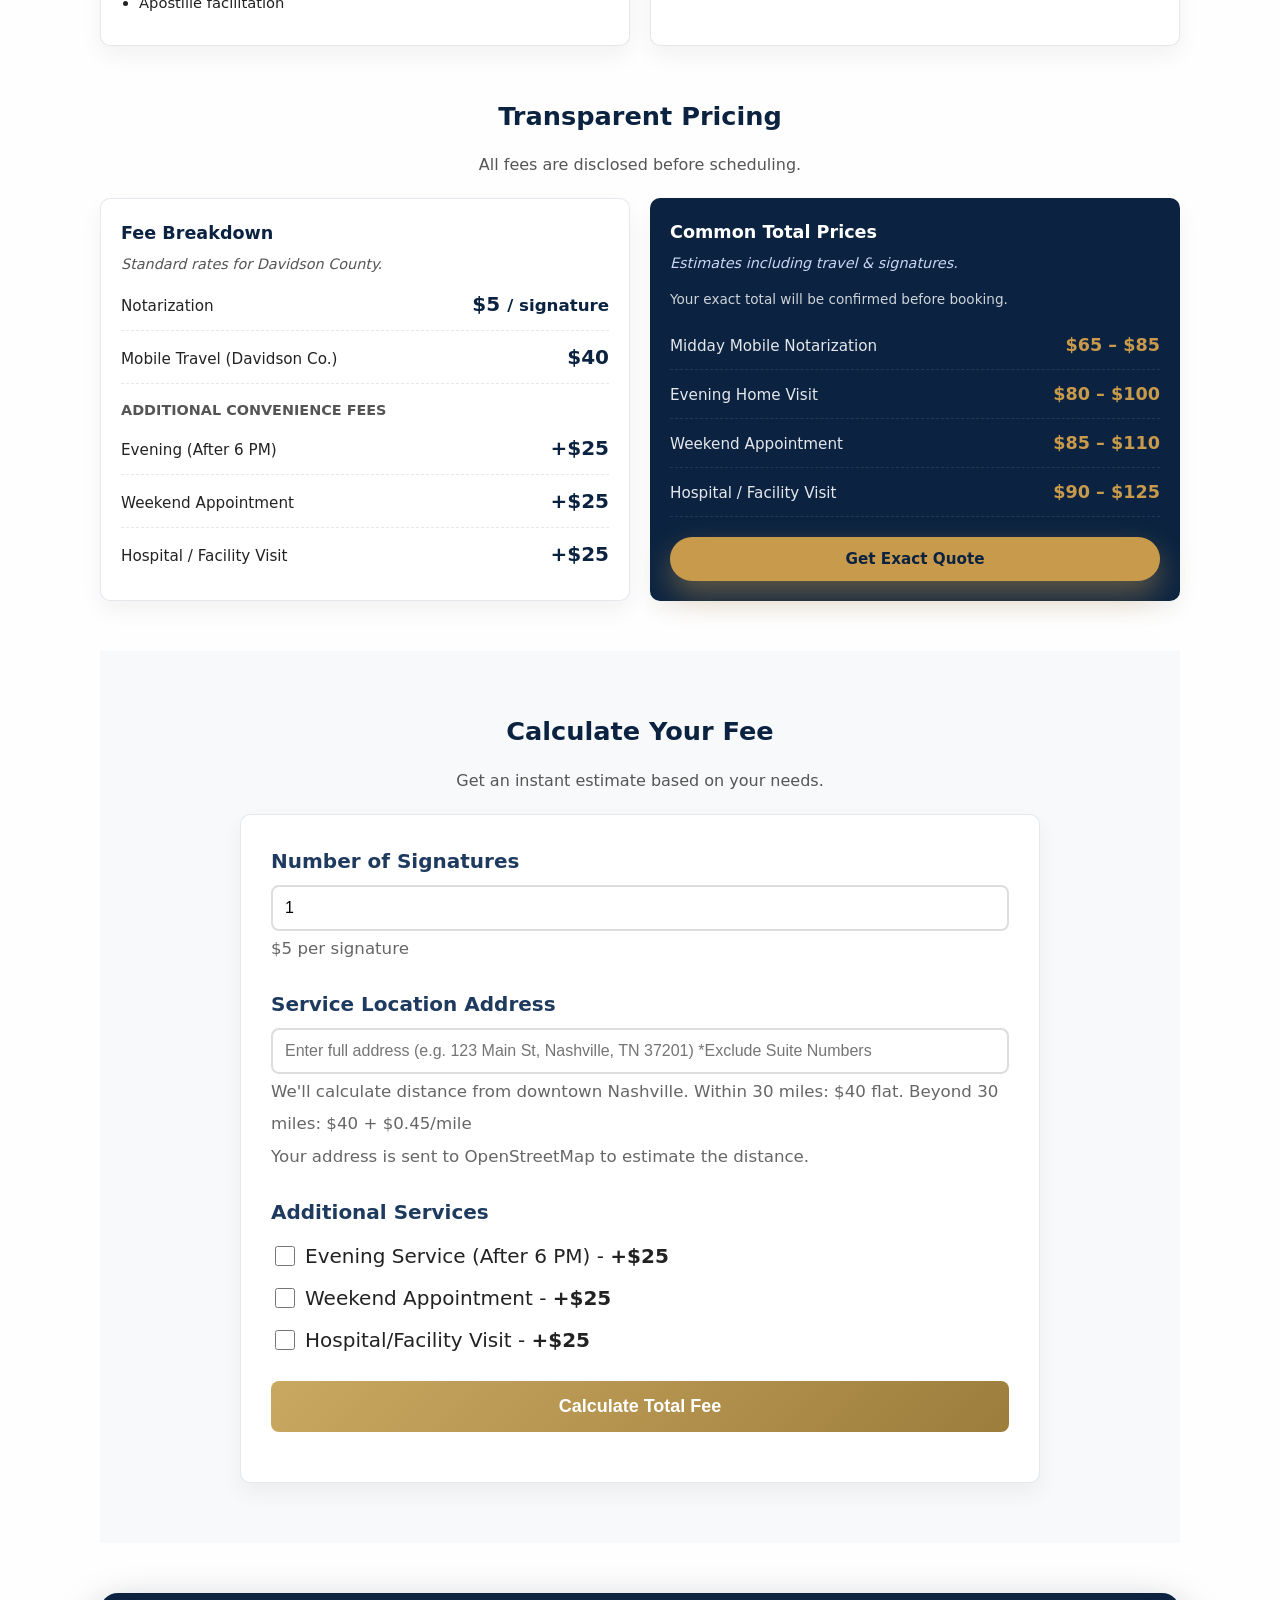
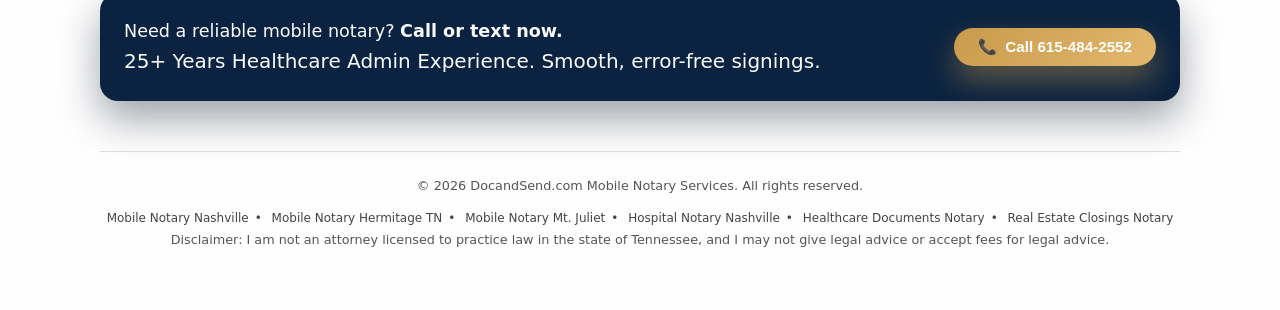
==== commit 6bd74ae4: "fix(privacy): note OSM address use on travel-fee calculator Tell visitors the service address is sen" ====
--- a/index.html
+++ b/index.html
@@ -1485,6 +1485,7 @@
                 <input type="text" id="calc-address" placeholder="Enter full address (e.g. 123 Main St, Nashville, TN 37201) *Exclude Suite Numbers" 
                     style="width: 100%; padding: 12px; border: 2px solid #ddd; border-radius: 8px; font-size: 16px;">
                 <small style="color: #666;">We'll calculate distance from downtown Nashville. Within 30 miles: $40 flat. Beyond 30 miles: $40 + $0.45/mile</small>
+                <small style="display: block; color: #666; margin-top: 6px;">Your address is sent to OpenStreetMap to estimate the distance.</small>
                 <div id="distance-result" style="margin-top: 10px; padding: 10px; background: #e3f2fd; border-radius: 6px; display: none;">
                     <strong style="color: #1976d2;">Distance: <span id="distance-miles"></span> miles from downtown Nashville</strong>
                 </div>
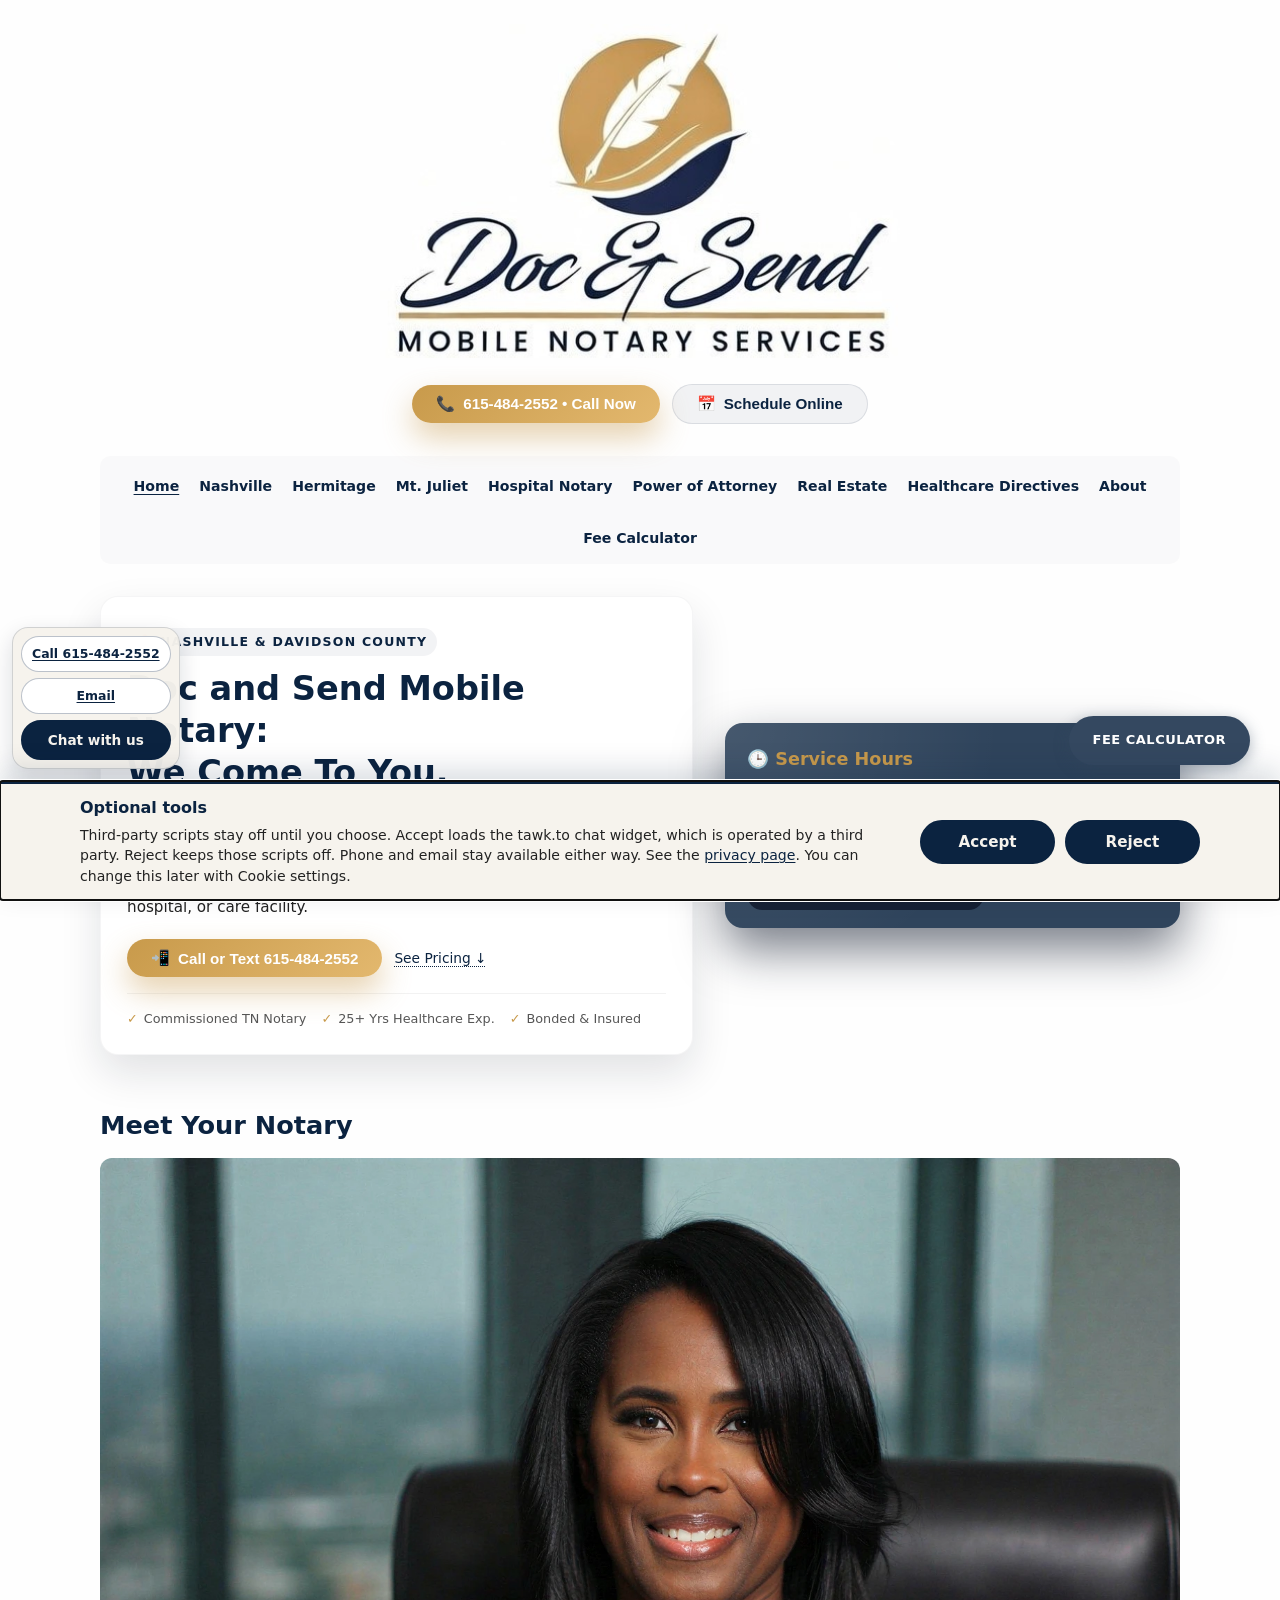
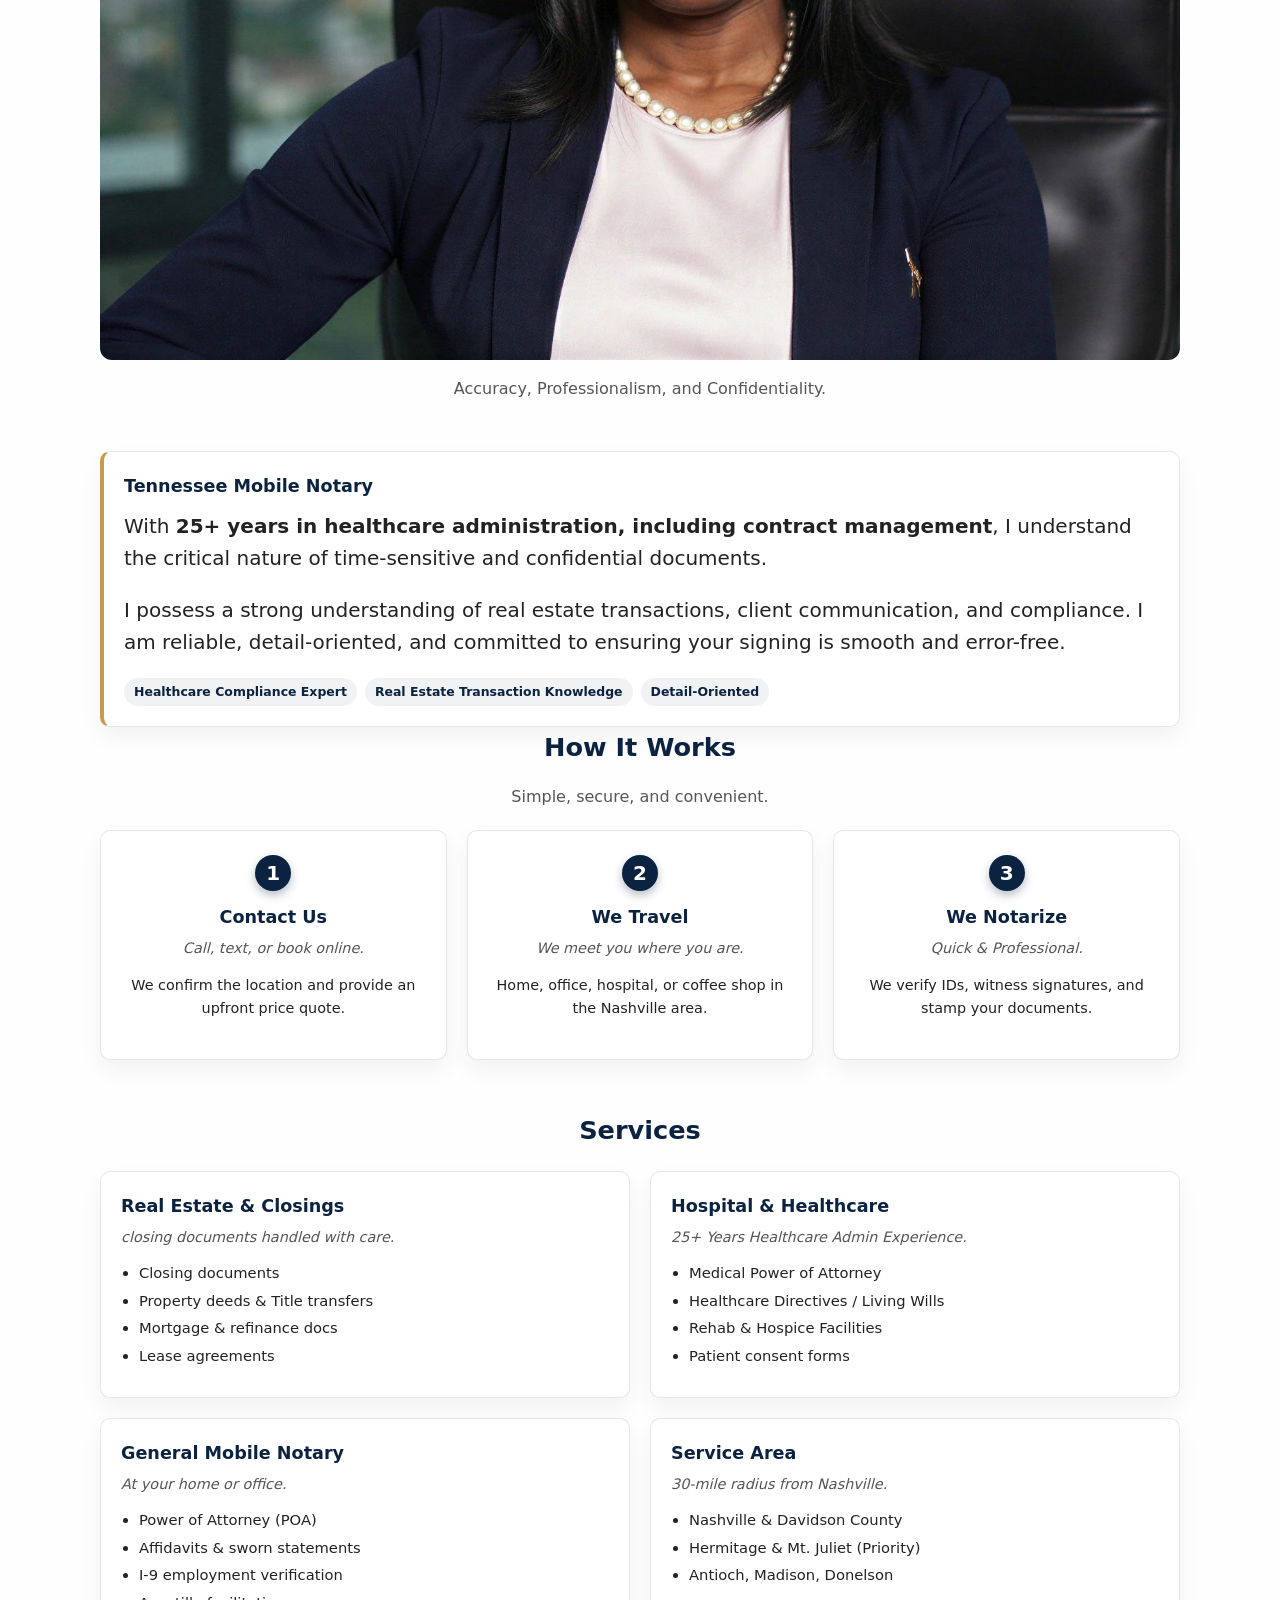
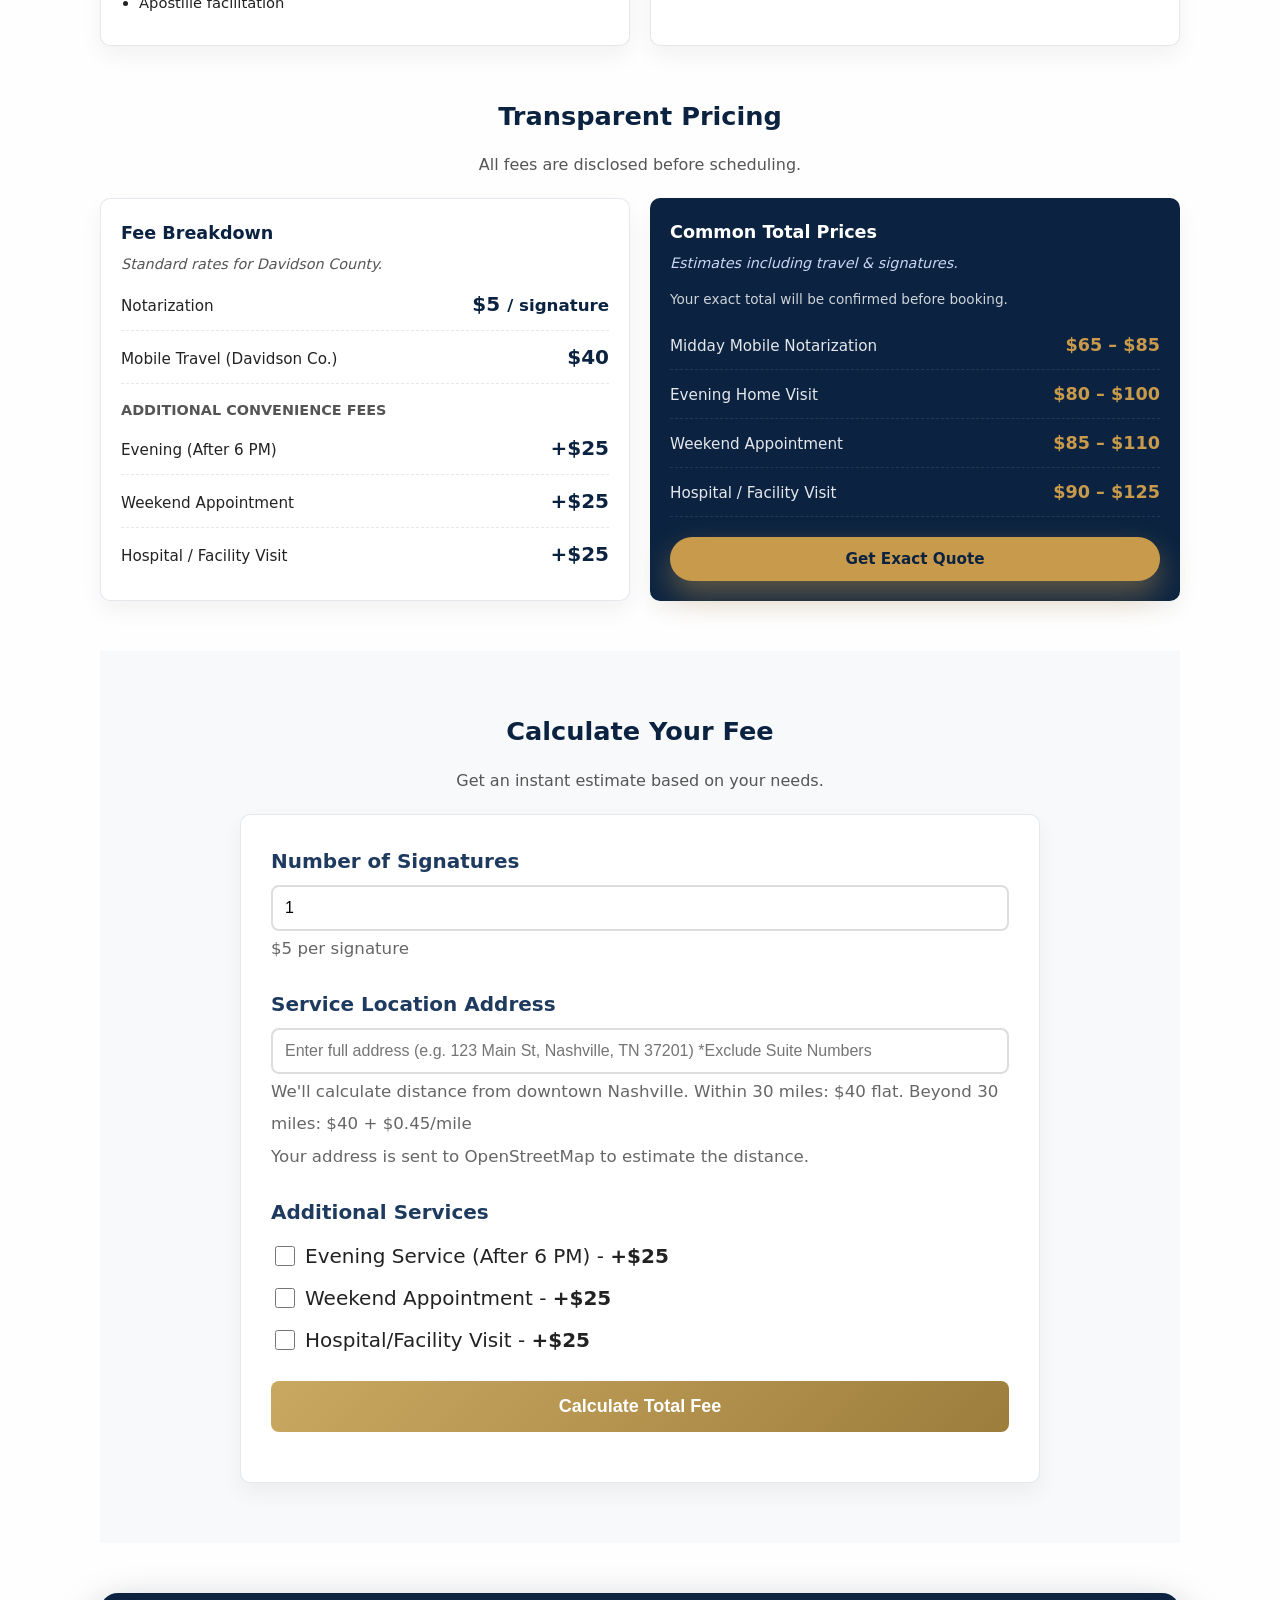
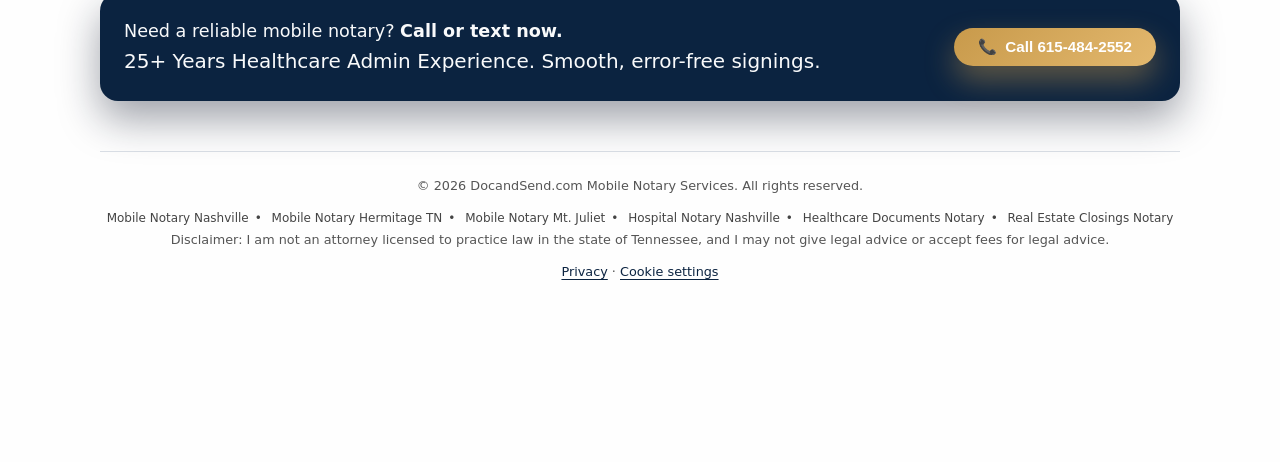
==== commit 4eeb3fd3: "Hold third-party scripts until the visitor chooses. Gate tawk.to behind an equal-weight Accept/Rejec" ====
--- a/index.html
+++ b/index.html
@@ -989,6 +989,24 @@
   </script>
 
   <link rel="preload" as="image" href="Lisa_Midshot.webp" type="image/webp" fetchpriority="high" />
+  <link rel="stylesheet" href="/assets/consent.css" />
+  <meta name="ds-tawk-src" content="https://embed.tawk.to/696d57412bf6a3197bbcbe0a/1jf9hpm4g" />
+  <script>
+    window.dataLayer = window.dataLayer || [];
+    function gtag(){dataLayer.push(arguments);}
+    gtag('consent', 'default', {
+      'ad_storage': 'denied',
+      'ad_user_data': 'denied',
+      'ad_personalization': 'denied',
+      'analytics_storage': 'denied',
+      'functionality_storage': 'denied',
+      'personalization_storage': 'denied',
+      'security_storage': 'granted',
+      'wait_for_update': 500
+    });
+    gtag('set', 'ads_data_redaction', true);
+    gtag('set', 'url_passthrough', false);
+  </script>
 </head>
 
 <body>
@@ -1790,6 +1808,11 @@
 
       </div>
 
+          <div class="ds-footer-links">
+        <a href="/privacy/">Privacy</a>
+        <span aria-hidden="true"> · </span>
+        <a href="#cookie-settings" class="ds-cookie-settings">Cookie settings</a>
+      </div>
     </footer>
 
   </div>
@@ -1800,31 +1823,10 @@
 
   </script>
 
-  <script type="text/javascript">
-
-var Tawk_API=Tawk_API||{}, Tawk_LoadStart=new Date();
-
-(function(){
-
-var s1=document.createElement("script"),s0=document.getElementsByTagName("script")[0];
-
-s1.async=true;
-
-s1.src='https://embed.tawk.to/696d57412bf6a3197bbcbe0a/1jf9hpm4g';
-
-s1.charset='UTF-8';
-
-s1.setAttribute('crossorigin','*');
-
-s0.parentNode.insertBefore(s1,s0);
-
-})();
-
-</script>
-
-<!-- Floating Fee Calculator Button -->
+  <!-- Floating Fee Calculator Button -->
 <a href="#calculator" class="floating-calc-btn">FEE CALCULATOR</a>
 
+  <script src="/assets/consent.js" defer></script>
 </body>
 
 </html>
--- a/assets/consent.css
+++ b/assets/consent.css
@@ -0,0 +1,207 @@
+/* Doc & Send consent banner and contact dock.
+   Accept and Reject share one button style so neither choice is emphasized. */
+
+:root {
+  --ds-banner-offset: 0px;
+}
+
+.ds-consent-banner {
+  position: fixed;
+  left: 0;
+  right: 0;
+  bottom: 0;
+  z-index: 2147483000;
+  background: #f6f3ed;
+  color: #222222;
+  border-top: 3px solid #0b2340;
+  box-shadow: 0 -10px 28px rgba(11, 35, 64, 0.16);
+  padding: 14px 16px calc(14px + env(safe-area-inset-bottom));
+  font-family: system-ui, -apple-system, BlinkMacSystemFont, "SF Pro Text", "Segoe UI", sans-serif;
+}
+
+.ds-consent-banner[hidden] {
+  display: none !important;
+}
+
+.ds-consent-inner {
+  max-width: 1120px;
+  margin: 0 auto;
+  display: flex;
+  align-items: center;
+  justify-content: space-between;
+  gap: 18px;
+}
+
+.ds-consent-copy {
+  min-width: 0;
+}
+
+.ds-consent-banner h2 {
+  margin: 0;
+  font-size: 1rem;
+  line-height: 1.3;
+  color: #0b2340;
+}
+
+.ds-consent-banner p {
+  margin: 6px 0 0;
+  font-size: 0.88rem;
+  line-height: 1.45;
+  color: #222222;
+}
+
+.ds-consent-banner a {
+  color: #0b2340;
+  text-decoration: underline;
+  text-underline-offset: 2px;
+}
+
+.ds-consent-status:empty {
+  display: none;
+}
+
+.ds-consent-actions {
+  display: grid;
+  grid-template-columns: 1fr 1fr;
+  gap: 10px;
+  width: min(280px, 100%);
+  flex: 0 0 auto;
+}
+
+.ds-consent-choice {
+  appearance: none;
+  margin: 0;
+  min-height: 44px;
+  padding: 10px 16px;
+  border-radius: 999px;
+  border: 2px solid #0b2340;
+  background: #0b2340;
+  color: #f6f3ed;
+  font: 600 0.95rem/1.2 system-ui, -apple-system, BlinkMacSystemFont, "SF Pro Text", "Segoe UI", sans-serif;
+  cursor: pointer;
+  text-align: center;
+}
+
+.ds-consent-choice:hover {
+  background: #16365f;
+  border-color: #16365f;
+}
+
+.ds-consent-choice:focus-visible,
+.ds-chat-btn:focus-visible,
+.ds-dock-link:focus-visible,
+.ds-cookie-settings:focus-visible,
+.ds-consent-banner a:focus-visible,
+.ds-footer-links a:focus-visible {
+  outline: 3px solid #c89a4b;
+  outline-offset: 2px;
+}
+
+.ds-footer-links {
+  margin-top: 12px;
+  font-size: 0.8rem;
+}
+
+.ds-footer-links a {
+  color: #0b2340;
+  text-decoration: underline;
+  text-underline-offset: 3px;
+}
+
+.ds-contact-dock {
+  position: fixed;
+  left: 12px;
+  bottom: calc(var(--ds-banner-offset, 0px) + 12px);
+  z-index: 2147482000;
+  display: flex;
+  flex-direction: column;
+  align-items: stretch;
+  gap: 6px;
+  width: max-content;
+  max-width: min(220px, calc(100vw - 24px));
+  padding: 8px;
+  background: rgba(246, 243, 237, 0.97);
+  border: 1px solid rgba(11, 35, 64, 0.16);
+  border-radius: 16px;
+  box-shadow: 0 8px 22px rgba(15, 23, 42, 0.14);
+  font-family: system-ui, -apple-system, BlinkMacSystemFont, "SF Pro Text", "Segoe UI", sans-serif;
+}
+
+.ds-dock-link {
+  display: inline-flex;
+  align-items: center;
+  justify-content: center;
+  min-height: 36px;
+  padding: 6px 10px;
+  border-radius: 999px;
+  border: 1px solid rgba(11, 35, 64, 0.28);
+  background: #ffffff;
+  color: #0b2340;
+  font-size: 0.78rem;
+  font-weight: 600;
+  text-decoration: underline;
+  text-underline-offset: 2px;
+}
+
+.ds-chat-btn {
+  appearance: none;
+  margin: 0;
+  min-height: 40px;
+  padding: 8px 14px;
+  border-radius: 999px;
+  border: 2px solid #0b2340;
+  background: #0b2340;
+  color: #f6f3ed;
+  font: 600 0.85rem/1.2 system-ui, -apple-system, BlinkMacSystemFont, "SF Pro Text", "Segoe UI", sans-serif;
+  cursor: pointer;
+}
+
+.ds-chat-btn[hidden] {
+  display: none !important;
+}
+
+.ds-chat-btn:hover {
+  background: #16365f;
+  border-color: #16365f;
+}
+
+body.ds-consent-open {
+  padding-bottom: var(--ds-banner-offset, 0px);
+}
+
+body.ds-consent-open .floating-calc-btn {
+  bottom: calc(var(--ds-banner-offset, 0px) + 16px);
+}
+
+html.ds-tawk-suppressed iframe[src*="tawk.to"],
+html.ds-tawk-suppressed #tawkchat-container,
+html.ds-tawk-suppressed .tawk-min-container,
+html.ds-tawk-suppressed [class*="tawk-"] {
+  display: none !important;
+  visibility: hidden !important;
+  pointer-events: none !important;
+}
+
+@media (max-width: 720px) {
+  .ds-consent-inner {
+    flex-direction: column;
+    align-items: stretch;
+  }
+
+  .ds-consent-actions {
+    width: 100%;
+  }
+
+  .floating-calc-btn {
+    right: 12px;
+    bottom: calc(var(--ds-banner-offset, 0px) + 12px);
+    padding: 10px 12px;
+    font-size: 11px;
+  }
+}
+
+@media (prefers-reduced-motion: reduce) {
+  .floating-calc-btn {
+    animation: none;
+  }
+}
